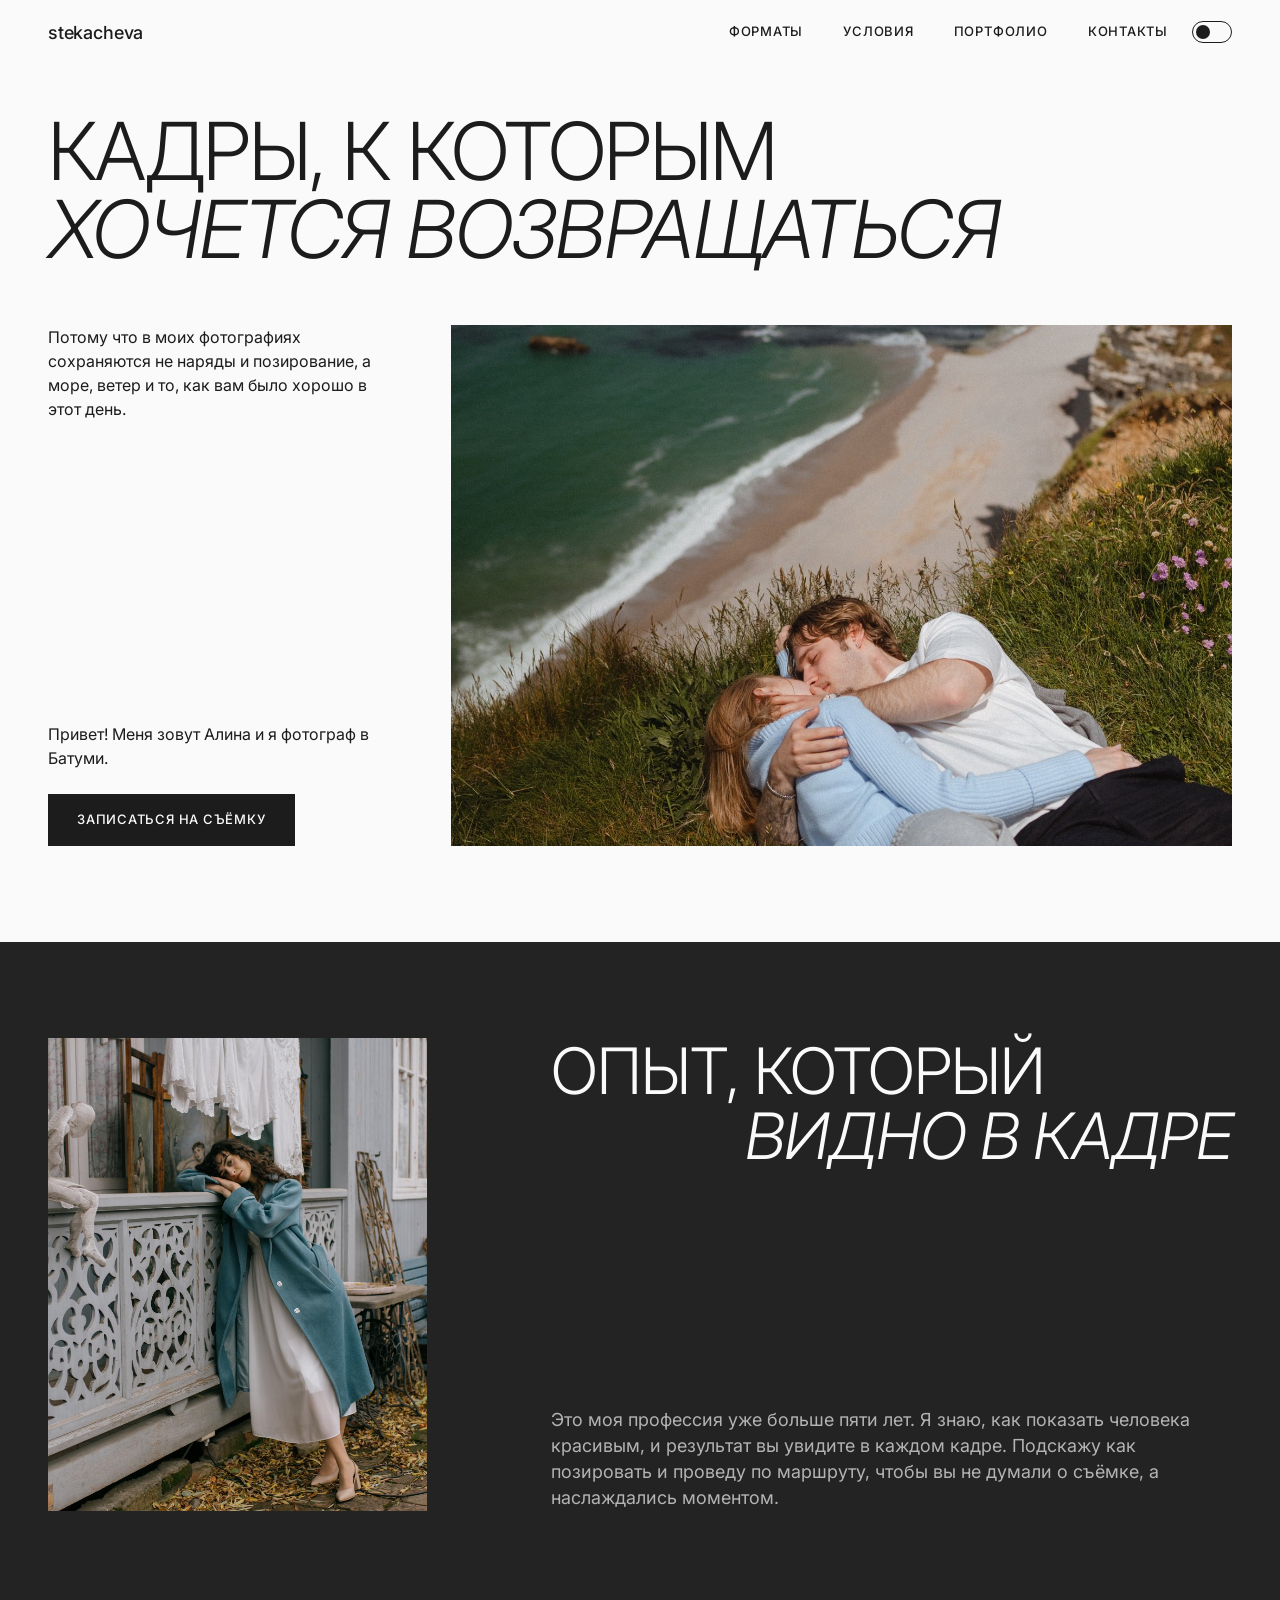
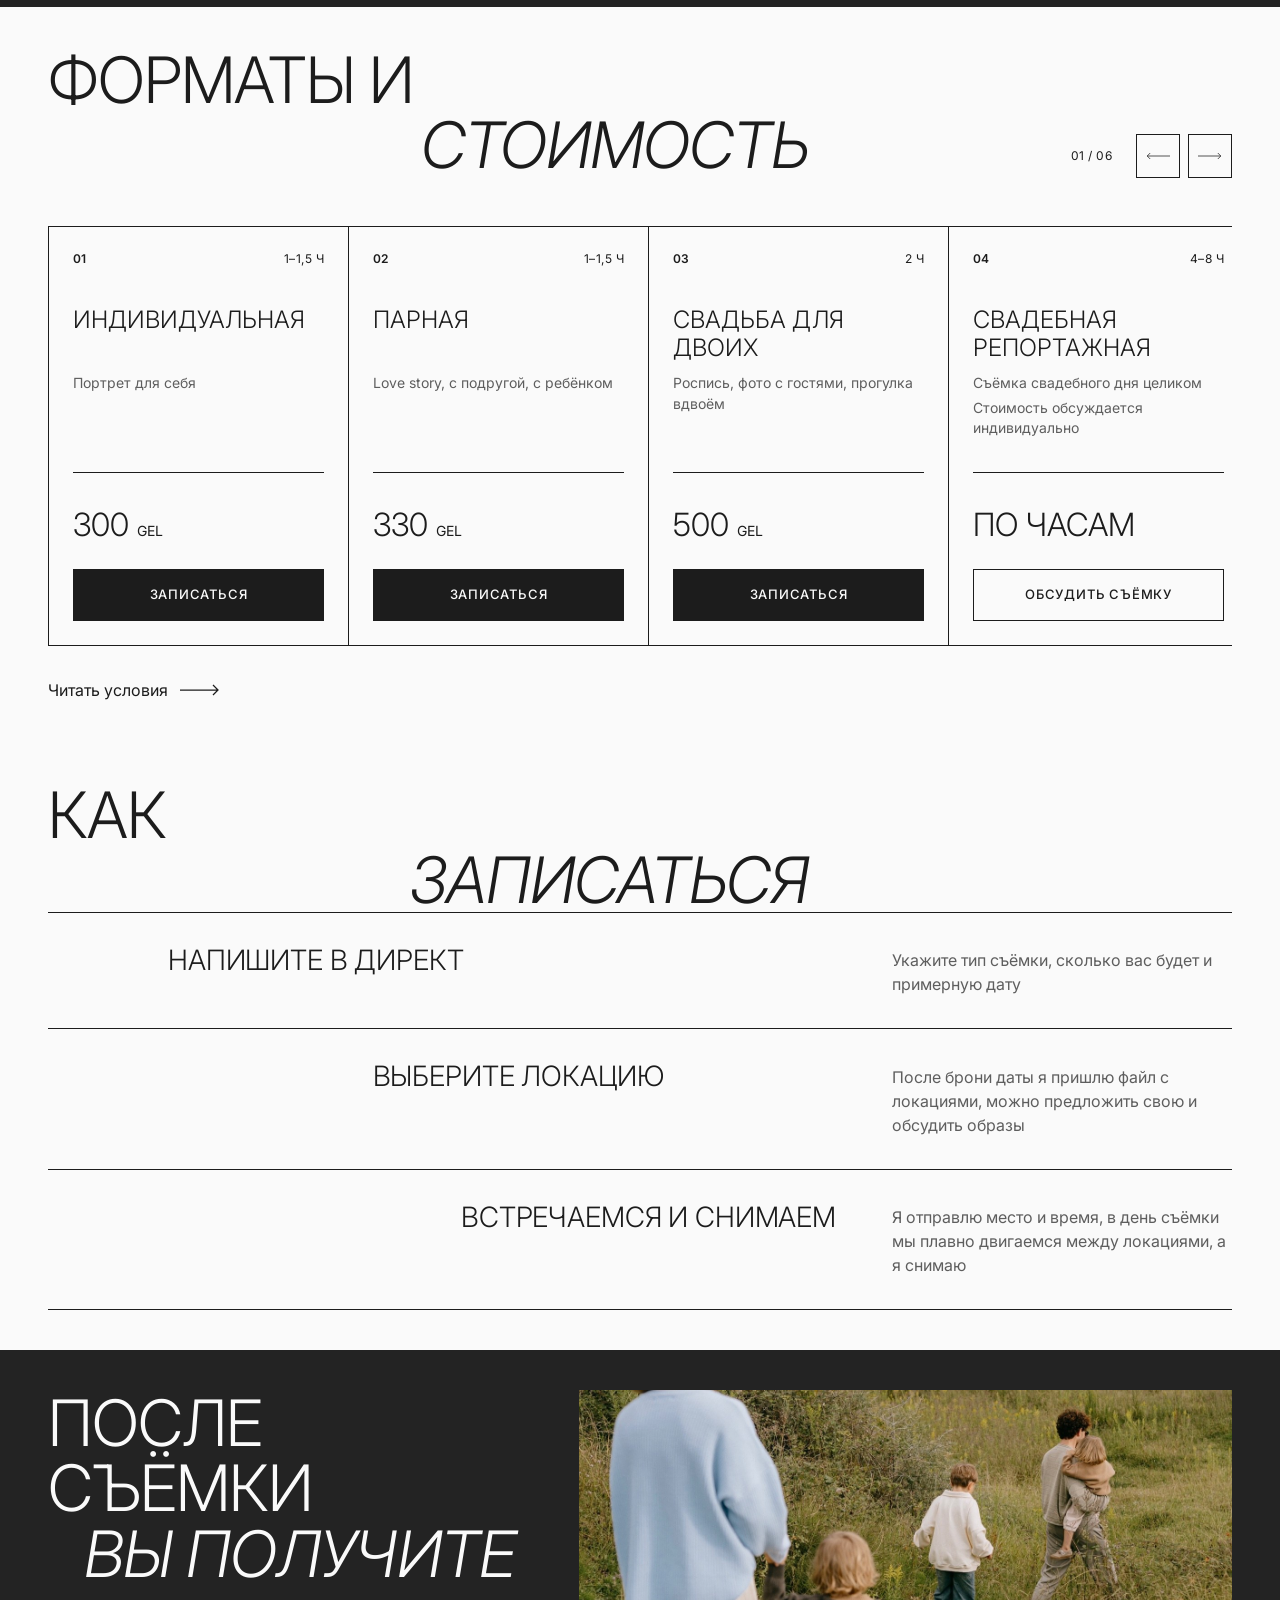
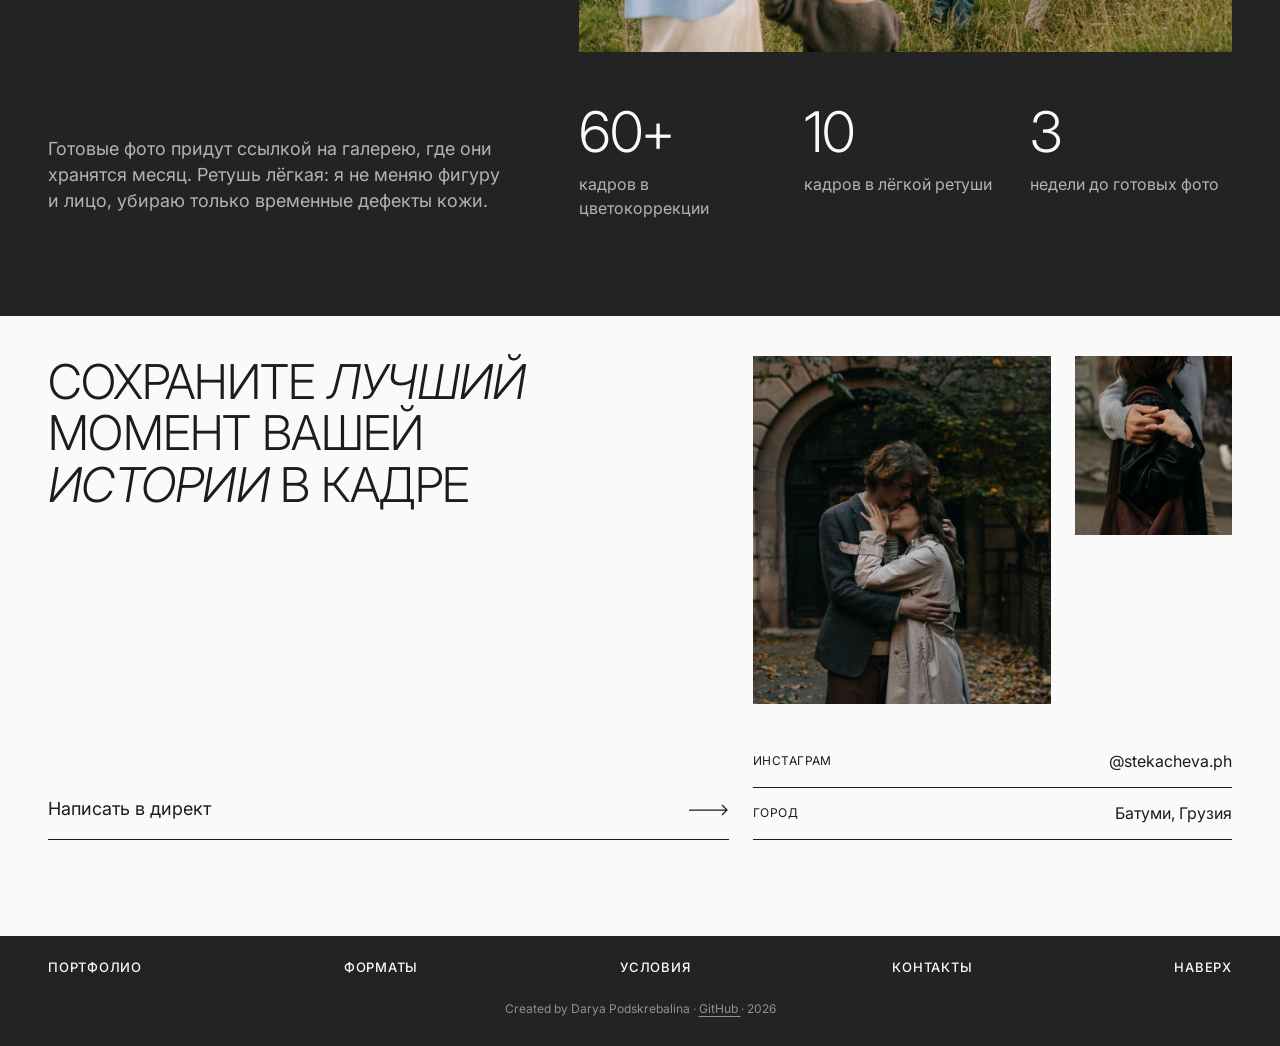
==== index.html @ e592d25c "feat: implement dark theme toggle" ====
<!DOCTYPE html>
<html lang="ru">

<head>
    <meta charset="UTF-8">
    <meta name="viewport"
          content="width=device-width, initial-scale=1.0">
    <meta name="description"
          content="Фотограф Алина Стекачева в Батуми: индивидуальные, парные, семейные и свадебные съёмки. Форматы, стоимость и запись в директ.">
    <meta name="color-scheme"
          content="light dark">
    <title>Фотограф Алина Стекачева, Батуми</title>
    <link rel="preconnect"
          href="https://fonts.googleapis.com">
    <link rel="preconnect"
          href="https://fonts.gstatic.com"
          crossorigin>
    <link rel="stylesheet"
          href="https://fonts.googleapis.com/css2?family=Inter:ital,wght@0,300;0,400;0,500;0,600;1,300;1,400&amp;display=swap">
    <link rel="stylesheet"
          href="assets/css/tokens.css">
    <link rel="stylesheet"
          href="assets/css/base.css">
    <link rel="stylesheet"
          href="assets/css/layouts.css">
    <link rel="stylesheet"
          href="assets/css/components.css">
    <link rel="stylesheet"
          href="assets/css/sections.css">
    <link rel="icon"
          type="image/x-icon"
          href="favicon.ico">
    <script src="assets/js/theme-toggle.js"
            defer></script>
</head>

<body id="top">

    <svg width="0"
         height="0"
         style="position:absolute"
         aria-hidden="true">
        <symbol id="i-arrow-right"
                viewBox="0 0 40 12">
            <path d="M0 6h38M33 1l5 5-5 5"
                  fill="none"
                  stroke="currentColor"
                  stroke-width="1.25" />
        </symbol>
        <symbol id="i-arrow-left"
                viewBox="0 0 40 12">
            <path d="M40 6H2M7 1L2 6l5 5"
                  fill="none"
                  stroke="currentColor"
                  stroke-width="1.25" />
        </symbol>
    </svg>

    <header class="header">
        <div class="container">
            <a class="logo"
               href="./">stekacheva</a>
            <nav class="navigation ui-caps"
                 aria-label="Основное меню">
                <ul class="menu">
                    <li><a href="#formats">Форматы</a></li>
                    <li><a href="terms/">Условия</a></li>
                    <li><a href="works/">Портфолио</a></li>
                    <li><a href="#contacts">Контакты</a></li>
                </ul>
            </nav>
            <button class="theme-toggle"
                    type="button"
                    role="switch"
                    aria-checked="false"
                    aria-label="Переключить тему"></button>
            <button class="burger"
                    type="button"
                    aria-label="Открыть меню"
                    aria-expanded="false"><span></span><span></span></button>

        </div>
    </header>
    <main>
        <section id="hero">
            <div class="container">
                <h1 class="title title--xl title--offset">
                    <span class="title__primary">Кадры, к которым</span>
                    <em class="title__secondary">хочется возвращаться</em>
                </h1>
                <div class="hero-content">
                    <div class="hero-text col-4">
                        <p class="hero-description">
                            Потому что в моих фотографиях сохраняются не наряды и позирование, а море, ветер и то,
                            как вам было хорошо в этот день.
                        </p>
                        <p class="hero-intro">
                            Привет! Меня зовут Алина и я фотограф в Батуми.
                        </p>
                        <a class="btn"
                           href="#contacts">Записаться на съёмку</a>
                    </div>
                    <div class="photo">
                        <img src="assets/images/main-page/hero.jpg"
                             alt="Девушка в платье на фоне старинного дома"
                             width="1776"
                             height="1184"
                             fetchpriority="high">
                    </div>
                </div>
            </div>
        </section>

        <section id="about"
                 class="section section--inverse">
            <div class="container grid">
                <div class="about-text">
                    <h2 class="title title--split">
                        <span class="title__primary">Опыт, который</span>
                        <em class="title__secondary">видно в кадре</em>
                    </h2>

                    <p class="about-description body-l muted">Это моя профессия уже больше пяти лет. Я знаю, как
                        показать человека
                        красивым, и
                        результат вы увидите в каждом кадре. Подскажу как позировать и проведу по маршруту, чтобы вы не
                        думали
                        о съёмке, а наслаждались моментом.</p>
                </div>
                <div class="photo">

                    <img src="assets/images/main-page/about.jpg"
                         alt="Пара лежит в обнимку на траве на фоне моря"
                         width="1776"
                         height="1184"
                         fetchpriority="high">
                </div>
            </div>
        </section>

        <section id="formats"
                 class="section">
            <div class="container">
                <div class="formats__head">
                    <h2 class="title title--split">
                        <span class="title__primary">Форматы и</span>
                        <em class="title__secondary">стоимость</em>
                    </h2>
                    <div class="format-controls">
                        <span class="format-indicator label-light">01 / 06</span>
                        <button class="icon-btn"
                                type="button"
                                aria-label="Предыдущий формат"><svg class="icon-arrow"
                                 aria-hidden="true">
                                <use href="#i-arrow-left" />
                            </svg></button>
                        <button class="icon-btn"
                                type="button"
                                aria-label="Следующий формат"><svg class="icon-arrow"
                                 aria-hidden="true">
                                <use href="#i-arrow-right" />
                            </svg></button>
                    </div>
                </div>

                <div class="carousel">
                    <ul class="carousel-list">
                        <li>
                            <article class="carousel-card">
                                <div class="carousel-top"><span class="label">01</span><span
                                          class="label-light">1–1,5&nbsp;ч</span></div>
                                <h3 class="carousel-title">Индивидуальная</h3>
                                <div class="carousel-description">
                                    <p class="carousel-text">Портрет для себя</p>
                                </div>
                                <div class="carousel-footer">
                                    <p class="carousel-price"><span>300&nbsp;<small>GEL</small></span></p>
                                    <a class="btn btn--block"
                                       href="#contacts"
                                       aria-label="Записаться на индивидуальную фотосессию">Записаться</a>
                                </div>
                            </article>
                        </li>
                        <li>
                            <article class="carousel-card">
                                <div class="carousel-top"><span class="label">02</span><span
                                          class="label-light">1–1,5&nbsp;ч</span></div>
                                <h3 class="carousel-title">Парная</h3>
                                <div class="carousel-description">
                                    <p class="carousel-text">Love story, с подругой, с ребёнком</p>
                                </div>
                                <div class="carousel-footer">
                                    <p class="carousel-price"><span>330&nbsp;<small>GEL</small></span></p>
                                    <a class="btn btn--block"
                                       href="#contacts"
                                       aria-label="Записаться на парную фотосессию">Записаться</a>
                                </div>
                            </article>
                        </li>
                        <li>
                            <article class="carousel-card">
                                <div class="carousel-top"><span class="label">03</span><span
                                          class="label-light">2&nbsp;ч</span></div>
                                <h3 class="carousel-title">Свадьба для двоих</h3>
                                <div class="carousel-description">
                                    <p class="carousel-text">Роспись, фото с гостями, прогулка вдвоём</p>
                                </div>
                                <div class="carousel-footer">
                                    <p class="carousel-price"><span>500&nbsp;<small>GEL</small></span></p>
                                    <a class="btn btn--block"
                                       href="#contacts"
                                       aria-label="Записаться на свадебную фотосессию">Записаться</a>
                                </div>
                            </article>
                        </li>
                        <li>
                            <article class="carousel-card">
                                <div class="carousel-top"><span class="label">04</span><span
                                          class="label-light">4–8&nbsp;ч</span></div>
                                <h3 class="carousel-title">Свадебная репортажная</h3>
                                <div class="carousel-description">
                                    <p class="carousel-text">Съёмка свадебного дня целиком</p>
                                    <p class="carousel-text">Стоимость обсуждается индивидуально</p>
                                </div>
                                <div class="carousel-footer">
                                    <p class="carousel-price"><span>По часам</span></p>
                                    <a class="btn btn--block btn--outline"
                                       href="#contacts"
                                       aria-label="Обсудить съёмку свадьбы">Обсудить съёмку</a>
                                </div>
                            </article>
                        </li>
                        <li>
                            <article class="carousel-card">
                                <div class="carousel-top"><span class="label">05</span><span
                                          class="label-light">1–1,5&nbsp;ч</span></div>
                                <h3 class="carousel-title">Семейная / групповая</h3>
                                <div class="carousel-description">
                                    <p class="carousel-text">3–5 человек</p>
                                </div>
                                <div class="carousel-footer">
                                    <p class="carousel-price"><span>350&nbsp;<small>GEL</small></span></p>
                                    <a class="btn btn--block"
                                       href="#contacts"
                                       aria-label="Записаться на групповую фотосессию">Записаться</a>
                                </div>
                            </article>
                        </li>
                        <li>
                            <article class="carousel-card">
                                <div class="carousel-top"><span class="label">06</span></div>
                                <h3 class="carousel-title">Сертификат</h3>
                                <div class="carousel-description">
                                    <p class="carousel-text">Электронный, на любой вид съёмки</p>
                                </div>
                                <div class="carousel-footer">
                                    <p class="carousel-price"><span><small>от</small>
                                            300&nbsp;<small>GEL</small></span>
                                    </p>
                                    <a class="btn btn--block"
                                       href="#contacts"
                                       aria-label="Оформить сертификат">Оформить</a>
                                </div>
                            </article>
                        </li>
                    </ul>
                </div>

                <a class="link-arrow"
                   href="terms/">Читать условия <svg class="icon-arrow"
                         aria-hidden="true">
                        <use href="#i-arrow-right" />
                    </svg></a>
            </div>
        </section>

        <section id="booking"
                 class="section">
            <div class="container">
                <h2 class="title title--split">
                    <span class="title__primary">Как</span>
                    <em class="title__secondary">записаться</em>
                </h2>
                <ol class="steps">
                    <li class="steps__item">
                        <h3 class="steps__title"><svg class="icon-arrow steps__arrow"
                                 aria-hidden="true">
                                <use href="#i-arrow-right" />
                            </svg>Напишите в директ</h3>
                        <p class="steps__text">Укажите тип съёмки, сколько вас будет и примерную дату</p>
                    </li>
                    <li class="steps__item">
                        <h3 class="steps__title"><svg class="icon-arrow steps__arrow"
                                 aria-hidden="true">
                                <use href="#i-arrow-right" />
                            </svg>Выберите локацию</h3>
                        <p class="steps__text">После брони даты я пришлю файл с локациями, можно предложить свою и
                            обсудить
                            образы</p>
                    </li>
                    <li class="steps__item">
                        <h3 class="steps__title"><svg class="icon-arrow steps__arrow"
                                 aria-hidden="true">
                                <use href="#i-arrow-right" />
                            </svg>Встречаемся и снимаем</h3>
                        <p class="steps__text">Я отправлю место и время, в день съёмки мы плавно двигаемся между
                            локациями,
                            а я снимаю</p>
                    </li>
                </ol>
            </div>
        </section>

        <section id="results"
                 class="section section--inverse">
            <div class="container results-grid">
                <div class="results-left">
                    <h2 class="title title--split">
                        <span class="title__primary">После съёмки</span>
                        <em class="title__secondary">вы получите</em>
                    </h2>
                    <div class="results-text">
                        <p class="body-l muted">Готовые фото придут ссылкой на галерею, где они хранятся месяц. Ретушь
                            лёгкая: я
                            не меняю
                            фигуру и лицо, убираю только временные дефекты кожи.</p>
                        <a class="link-underline"
                           href="terms/">Что входит в съёмку</a>
                    </div>
                </div>
                <div class="results-right">
                    <div class="photo">
                        <img src="assets/images/main-page/results.jpg"
                             alt="Семья с детьми идут по полю"
                             width="1776"
                             height="1184"
                             fetchpriority="high">
                    </div>
                    <ul class="facts">
                        <li class="fact"><span class="fact__num">60+</span>
                            <p class="fact__label">кадров в цветокоррекции</p>
                        </li>
                        <li class="fact"><span class="fact__num">10</span>
                            <p class="fact__label">кадров в лёгкой ретуши</p>
                        </li>
                        <li class="fact"><span class="fact__num">3</span>
                            <p class="fact__label">недели до готовых фото</p>
                        </li>
                    </ul>
                </div>
            </div>
        </section>

        <section id="portfolio">
            <div class="container">
                <h2 class="title title--split">
                    <span class="title__primary">Моё</span>
                    <em class="title__secondary">видение</em>
                </h2>
                <a class=""
                   href="works/">
                    Смотреть все работы
                    <svg class="icon-arrow"
                         aria-hidden="true">
                        <use href="#i-arrow-right" />
                    </svg>
                </a>
                <ul class="">
                    <li>
                        <a class=""
                           href="works/">

                            <div class="photo"></div>
                            <div class="">
                                <div>
                                    <h3 class="label">Портрет у моря</h3>
                                    <p class="">Индивидуальная съёмка на набережной</p>
                                </div><time datetime="2026-07">07 / 26</time>
                            </div>
                        </a>
                    </li>
                    <li>
                        <a class=""
                           href="works/">
                            <div class="photo"></div>
                            <div class="">
                                <div>
                                    <h3 class="label">Love story</h3>
                                    <p class="">Парная съёмка в старом городе</p>
                                </div>
                                <time datetime="2026-06">06 / 26</time>
                            </div>
                        </a>
                    </li>
                </ul>
            </div>
        </section>

        <section id="contacts">
            <div class="container grid">
                <div class="cta-main">
                    <h2 class="title title--m">Сохраните <em>лучший</em><br>момент вашей<br><em>истории</em> в кадре
                    </h2>
                    <a class="row-link"
                       href="https://www.instagram.com/stekacheva.ph"
                       target="_blank"
                       rel="noopener noreferrer">
                        <span>Написать в директ</span>
                        <svg class="icon-arrow"
                             aria-hidden="true">
                            <use href="#i-arrow-right" />
                        </svg>
                    </a>
                </div>
                <div class="cta-aside">
                    <div class="cta-photos">
                        <div class="photo cta-photo-big">
                            <img src="assets/images/main-page/cta-big.jpg"
                                 alt="Девушка и парень обнимаются на фоне осеннего дерева"
                                 width="1776"
                                 height="1184"
                                 fetchpriority="high">
                        </div>
                        <div class="photo cta-photo-small">

                            <img src="assets/images/main-page/cta-small.jpg"
                                 alt="Близкий кадр рук, которые держат друг друга"
                                 width="1776"
                                 height="1184"
                                 fetchpriority="high">
                        </div>
                    </div>
                    <ul class="contact-list">
                        <li><a href="https://www.instagram.com/stekacheva.ph"
                               target="_blank"
                               rel="noopener noreferrer">
                                <span class="label-light">Инстаграм</span>
                                <span class="contact-list__value">@stekacheva.ph</span>
                            </a></li>
                        <li><a href="https://maps.app.goo.gl/hbPwrm5w2dgJFW3K6"
                               target="_blank"
                               rel="noopener noreferrer">
                                <span class="label-light">Город</span>
                                <span class="contact-list__value">Батуми, Грузия</span>
                            </a></li>
                    </ul>
                </div>
            </div>
        </section>

    </main>

    <footer class="footer">
        <div class="container">
            <ul class="footer-list ui-caps">
                <li><a href="works/">Портфолио</a></li>
                <li><a href="#formats">Форматы</a></li>
                <li><a href="terms/">Условия</a></li>
                <li><a href="#contacts">Контакты</a></li>
                <li><a href="#top">Наверх</a></li>
            </ul>
            <p class="footer-credit">Created by Darya Podskrebalina · <a href="https://github.com/darmush"
                   target="_blank"
                   rel="noopener noreferrer">
                    GitHub
                </a> · 2026</p>
        </div>
    </footer>
</body>

</html>
---- assets/css/tokens.css ----
@layer tokens, base, layouts, components, sections;

@layer tokens {
    :root {
        --font-sans: "Inter", "Arimo", "Helvetica Neue", Arial, sans-serif;

        --paper: #FAFAFA;
        --paper-alt: #F0F0F0;
        --ink: #1C1C1C;
        --ink-muted: #5E5E5E;
        --line-soft: #CFCFCF;
        --graphite: #232323;
        --on-graphite: #FAFAFA;
        --on-graphite-muted: #B3B3B3;
        --on-graphite-subtle: #909090;

        color-scheme: light;

        --space-1: 4px;
        --space-2: 8px;
        --space-3: 12px;
        --space-4: 16px;
        --space-5: 24px;
        --space-6: 32px;
        --space-7: 48px;
        --space-8: 64px;
        --space-9: 96px;
        --space-10: 128px;
        --stroke-hairline: 1px;
        --stroke-strong: 2px;
        --radius-0: 0;
        --radius-full: 999px;
        --container-max: 1344px;
        --card-w: 300px;

        /* scales for desktop */
        --cols: 12;
        --margin: 16px;
        --gutter: 12px;
        --section-y: 40px;
        --section-y-dark: 48px;
        --head-gap: 24px;
        --nav-gap: 28px;
        --heading-w: 100%;

        /* font-size (fs) and line-height (lh) variables */
        --fs-xl: 40px;
        --lh-xl: 1.02;
        --fs-l: 34px;
        --lh-l: 1.05;
        --fs-m: 30px;
        --lh-m: 1.08;

        --fs-title: 22px;
        --fs-number-xl: 48px;
        --fs-number-l: 24px;
        --fs-body-l: 18px;
        --fs-body-s: 14px;
        --fs-label: 12px;


    }

    @media (min-width: 1200px) {
        :root {
            --margin: 48px;
            --gutter: 24px;
            --section-y-dark: 96px;
            --head-gap: 48px;
            --nav-gap: 40px;
            --heading-w: 760px;

            --fs-xl: 80px;
            --lh-xl: .98;
            --fs-l: 64px;
            --lh-l: 1.02;
            --fs-m: 48px;
            --fs-title: 28px;
            --fs-number-xl: 56px;
        }
    }

    /* for dark theme  */
    :root[data-theme="dark"] {
        color-scheme: dark;
        --paper: #141414;
        --paper-alt: #1F1F1F;
        --ink: #F2F2F2;
        --ink-muted: #A3A3A3;
        --line-soft: #3A3A3A;
        --graphite: #282828;
        --overlay: #0C0C0C;
        --ph-inverse-bg: #343434;
        --ph-inverse-line: #545454;
    }
}
---- assets/css/base.css ----
@layer base {

    *,
    *::before,
    *::after {
        box-sizing: border-box;
    }

    html {
        -webkit-text-size-adjust: 100%;
        scroll-behavior: smooth;
        scroll-padding-top: var(--space-5)
    }

    body {
        margin: 0;
        background: var(--paper);
        color: var(--ink);
        font-family: var(--font-sans);
        font-size: 16px;
        line-height: 1.5;
        -webkit-font-smoothing: antialiased;
    }

    h1,
    h2,
    h3,
    p,
    ul,
    ol,
    figure {
        margin: 0;
    }

    ul,
    ol {
        padding: 0;
        list-style: none;
    }

    a {
        color: inherit;
        text-decoration: none;
    }

    button {
        font: inherit;
        color: inherit;
    }

    img,
    svg {
        display: block;
        max-width: 100%;
    }

    small {
        font-size: inherit;
    }

    .body-l {
        font-size: var(--fs-body-l);
        line-height: 1.45;
    }

    .body-s {
        font-size: var(--fs-body-s);
        line-height: 1.45;
    }

    .muted {
        color: var(--ink-muted);
    }

    .section--inverse .muted {
        color: var(--on-graphite-muted);
    }

    .label {
        font-size: var(--fs-label);
        line-height: 1.3;
        font-weight: 600;
        letter-spacing: .04em;
        text-transform: uppercase;
    }

    .label-light {
        font-size: var(--fs-label);
        line-height: 1.3;
        font-weight: 400;
        letter-spacing: .04em;
        text-transform: uppercase;
    }

    /* ex. caps for navigation */
    .ui-caps {
        font-size: 13px;
        line-height: 1.2;
        font-weight: 500;
        letter-spacing: .06em;
        text-transform: uppercase;
    }

    .number-l {
        font-size: var(--fs-number-l);
        line-height: 1;
        font-weight: 300;
    }

    :focus-visible {
        outline: var(--stroke-strong) solid var(--ink);
        outline-offset: 3px;
    }

    @media (prefers-reduced-motion: reduce) {
        html {
            scroll-behavior: auto;
        }

        *,
        *::before,
        *::after {
            transition: none !important;
            animation: none !important;
        }
    }
}
---- assets/css/layouts.css ----
@layer layouts {
    .container {
        width: 100%;
        max-width: calc(var(--container-max) + 2 * var(--margin));
        margin-inline: auto;
        padding-inline: var(--margin);
    }

    .grid {
        display: grid;
        grid-template-columns: repeat(var(--cols), minmax(0, 1fr));
        column-gap: var(--gutter);
    }

    .grid>* {
        grid-column: 1 / -1;
    }

    @media (min-width: 769px) {
        .col-4 {
            grid-column: span 4;
        }

        .col-5 {
            grid-column: span 5;
        }

        .col-6 {
            grid-column: span 6;
        }

        .col-7 {
            grid-column: span 7;
        }

        .col-8 {
            grid-column: span 8;
        }
    }

    .section {
        padding-block: var(--section-y);
    }

    /* for dark bg on section */
    .section--inverse {
        padding-block: var(--section-y-dark);
        background: var(--graphite);
        color: var(--on-graphite);
    }

}
---- assets/css/components.css ----
@layer components {

    h1,
    h2,
    h3 {
        text-transform: uppercase;
    }

    .title {
        margin: 0;
        font-weight: 300;
        text-transform: uppercase;
        font-size: var(--title-fs, var(--fs-l));
        line-height: var(--title-lh, var(--lh-l));
        letter-spacing: var(--title-ls, -.015em);
    }

    .title__secondary {
        font-style: italic;
        font-weight: 300;
    }

    .title--xl {
        --title-fs: var(--fs-xl);
        --title-lh: var(--lh-xl);
        --title-ls: -.02em;
    }

    .title--m {
        --title-fs: var(--fs-m);
        --title-lh: var(--lh-m);
    }

    .title--offset {
        display: flex;
        flex-direction: column;
    }

    .title--offset .title__secondary {
        align-self: flex-start;
        padding-inline-start: 0;
    }

    .title--split {
        display: flex;
        flex-direction: column;
        width: 100%;
        max-width: var(--heading-w);
    }

    .title--split .title__secondary {
        align-self: flex-end;
        text-align: end;
        padding-inline-end: var(--shift, 0);
    }


    .btn {
        display: inline-flex;
        align-items: center;
        justify-content: center;
        height: 52px;
        padding-inline: 28px;
        border: var(--stroke-hairline) solid var(--ink);
        border-radius: var(--radius-0);
        background: var(--ink);
        color: var(--paper);
        font-size: 13px;
        line-height: 1.2;
        font-weight: 500;
        letter-spacing: .06em;
        text-align: center;
        text-transform: uppercase;
        cursor: pointer;
        transition: background .2s, color .2s;
    }

    .btn--outline {
        background: transparent;
        color: var(--ink);
    }

    .btn--block {
        width: 100%;
    }

    @media (hover: hover) {
        .btn:hover {
            background: var(--paper);
            color: var(--ink);
        }

        .btn--outline:hover {
            background: var(--ink);
            color: var(--paper);
        }
    }



    .icon-arrow {
        width: 40px;
        height: 12px;
        flex: none;
        transition: transform .2s;
    }

    .photo {
        position: relative;
        overflow: hidden;
        background: var(--paper-alt);
    }

    .photo img {
        display: block;
        width: 100%;
        height: 100%;
        object-fit: cover;
    }

    .link-arrow {
        display: inline-flex;
        align-items: center;
        gap: var(--space-3);
    }

    .link-underline {
        display: inline-block;
        padding-bottom: 4px;
        border-bottom: var(--stroke-hairline) solid currentColor;
        font-size: 13px;
        line-height: 1.2;
        font-weight: 600;
        letter-spacing: .06em;
        text-transform: uppercase;
    }

    .fact {
        display: grid;
        grid-template-columns: 1fr;
        align-items: start;
        align-content: start;
        gap: var(--space-3);
    }

    .fact__num {
        font-size: var(--fs-number-xl);
        line-height: 1;
        font-weight: 300;
        letter-spacing: -.02em;
    }

    .fact__label {
        max-width: 220px;
        color: var(--on-graphite-muted);
    }

    .row-link {
        display: flex;
        justify-content: space-between;
        align-items: center;
        padding-bottom: var(--space-4);
        border-bottom: var(--stroke-hairline) solid var(--ink);
        font-size: var(--fs-body-l);
        line-height: 1.45;
    }

    @media (hover: hover) {

        .link-arrow:hover .icon-arrow,
        .row-link:hover .icon-arrow {
            transform: translateX(6px);
        }
    }

    .contact-list a {
        display: flex;
        align-items: center;
        gap: var(--space-5);
        min-height: 52px;
        border-bottom: var(--stroke-hairline) solid var(--ink);
    }

    .contact-list .label {
        width: 32px;
    }

    .contact-list__value {
        margin-inline-start: auto;
    }

    .icon-btn {
        display: grid;
        place-items: center;
        width: 44px;
        height: 44px;
        padding: 0;
        border: var(--stroke-hairline) solid var(--ink);
        border-radius: var(--radius-0);
        background: transparent;
        color: var(--ink);
        cursor: pointer;
    }

    .icon-btn .icon-arrow {
        width: 24px;
    }

    @media (hover: hover) {
        .icon-btn:hover {
            background: var(--ink);
            color: var(--paper);
        }
    }

    .format-controls {
        display: flex;
        align-items: center;
        gap: var(--space-2);
    }

    .format-indicator {
        margin-inline-end: var(--space-4);
    }

    .carousel-list {
        display: flex;
        overflow-x: auto;
        border-inline-start: var(--stroke-hairline) solid var(--ink);
        scroll-snap-type: x mandatory;
        scrollbar-width: none;
    }

    .carousel-list::-webkit-scrollbar {
        display: none;
    }

    .carousel-list>li {
        flex: 0 0 var(--card-w);
        scroll-snap-align: start;
    }

    .carousel-card {
        display: flex;
        flex-direction: column;
        height: 420px;
        padding: var(--space-5);
        border: var(--stroke-hairline) solid var(--ink);
        border-inline-start: 0;
        transition: background .3s, color .3s;
    }

    .carousel-top {
        display: flex;
        justify-content: space-between;
        margin-bottom: 40px;
    }

    .carousel-title {
        min-height: 55px;
        margin-bottom: var(--space-3);
        font-size: 24px;
        line-height: 1.15;
        font-weight: 300;
    }

    .carousel-description {
        min-height: 66px;
    }

    .carousel-text {
        font-size: var(--fs-body-s);
        line-height: 1.45;
        color: var(--ink-muted);
    }

    .carousel-description p+p {
        margin-top: var(--space-1);
    }

    .carousel-footer {
        margin-top: auto;
        padding-top: var(--space-5);
        border-top: var(--stroke-hairline) solid currentColor;
    }

    .carousel-price {
        display: flex;
        align-items: center;
        min-height: 56px;
        margin-bottom: var(--space-4);
        font-size: 32px;
        line-height: 1;
        font-weight: 300;
        text-transform: uppercase;
    }

    .carousel-price small {
        font-size: 14px;
        font-weight: 400;
    }

    @media (hover: hover) {
        .carousel-card:hover {
            background: var(--graphite);
            color: var(--on-graphite);
        }

        .carousel-card:hover .carousel-text {
            color: var(--on-graphite-muted);
        }

        .carousel-card:hover .btn {
            background: var(--on-graphite);
            border-color: var(--on-graphite);
            color: var(--graphite);
        }
    }



    .header {
        position: relative;
        z-index: 10;
        height: 64px;
        background: var(--paper);
    }

    .header .container {
        display: flex;
        align-items: center;
        justify-content: space-between;
        gap: var(--space-5);
        height: 100%;
    }




    .logo {
        font-size: var(--fs-body-l);
        font-weight: 500;
        letter-spacing: -.01em;
        margin-right: auto;
    }

    .navigation {
        display: flex;
        align-items: center;
        gap: var(--space-5);
    }

    .menu {
        display: flex;
        gap: var(--nav-gap);
    }

    .menu a {
        padding-block: 6px;
        border-bottom: var(--stroke-hairline) solid transparent;
    }

    .menu a:hover,
    .menu a[aria-current] {
        border-bottom-color: var(--ink);
    }

    .theme-toggle {
        position: relative;
        flex: none;
        width: 40px;
        height: 22px;
        padding: 0;
        border: var(--stroke-hairline) solid var(--ink);
        border-radius: var(--radius-full);
        background: transparent;
        cursor: pointer;
    }

    .theme-toggle::after {
        content: "";
        position: absolute;
        top: 3px;
        left: 3px;
        width: 14px;
        height: 14px;
        border-radius: var(--radius-full);
        background: var(--ink);
        transition: transform .2s;
    }

    .theme-toggle[aria-checked="true"]::after {
        transform: translateX(18px);
    }

    .burger {
        display: none;
        position: relative;
        width: 44px;
        height: 44px;
        padding: 0;
        border: 0;
        background: transparent;
        cursor: pointer;
    }

    .burger span {
        position: absolute;
        left: 10px;
        right: 10px;
        height: 1.5px;
        background: var(--ink);
        transition: transform .2s, top .2s;
        -webkit-transition: transform .2s, top .2s;
        -moz-transition: transform .2s, top .2s;
        -ms-transition: transform .2s, top .2s;
        -o-transition: transform .2s, top .2s;
    }

    .burger span:nth-child(1) {
        top: 17px;
    }

    .burger span:nth-child(2) {
        top: 26px;
    }

    .footer {
        background: var(--graphite);
        color: var(--on-graphite);
    }

    .footer-list {
        display: flex;
        flex-wrap: wrap;
        align-items: center;
        justify-content: space-between;
        gap: var(--space-4) var(--space-5);
        min-height: 64px;
    }

    .footer-credit {
        padding-bottom: 28px;
        font-size: 12px;
        line-height: 1.5;
        text-align: center;
        color: var(--on-graphite-subtle);
    }

    .footer-credit a {
        text-decoration: underline;
        text-underline-offset: 3px;
    }

    @media (hover: hover) {
        .footer-credit a:hover {
            color: var(--on-graphite-muted);
        }
    }

    .steps {
        border-bottom: var(--stroke-hairline) solid var(--ink);
    }

    .steps__item {
        display: grid;
        grid-template-columns: 96px minmax(0, 1fr) 340px;
        column-gap: var(--space-5);
        padding-block: var(--space-6);
        border-top: var(--stroke-hairline) solid var(--ink);
    }

    .steps__title {
        grid-column: 2;
        display: flex;
        align-items: center;
        align-self: start;
        gap: var(--space-5);
        font-size: var(--fs-title);
        line-height: 1.1;
        font-weight: 300;
        letter-spacing: -.005em;
        text-transform: uppercase;
    }

    .steps__item:nth-child(2) .steps__title {
        justify-self: center;
    }

    .steps__item:nth-child(3) .steps__title {
        justify-self: end;
        margin-inline-end: var(--space-6);
    }

    .steps__arrow {
        display: none;
    }

    .steps__text {
        grid-column: 3;
        padding-top: calc((var(--fs-title) * 1.1 - 24px) / 2);
        color: var(--ink-muted);
    }

    @media (hover: hover) {
        .steps__item:hover .steps__title {
            font-style: italic;
        }

        .steps__item:hover .steps__arrow {
            display: block;
        }
    }
}
---- assets/css/sections.css ----
@layer sections {
    #hero {
        padding-block: var(--space-7) var(--space-9);
    }

    .hero-content {
        display: grid;
        grid-template-columns: repeat(var(--cols), minmax(0, 1fr));
        column-gap: var(--gutter);
        margin-top: 56px;
    }

    .hero-text {
        grid-column: span 4;
        display: flex;
        flex-direction: column;
        align-items: flex-start;
        padding-inline-end: var(--space-7);
        gap: var(--space-5);
    }

    .hero-description {
        margin-bottom: auto;
    }

    .hero-content .photo {
        grid-column: span 8;
        aspect-ratio: 3 / 2;
    }

    .hero-content .photo img {
        object-position: 50% 65%;
    }

    #about .photo {
        grid-row: 1;
        grid-column: 1 / span 4;
        aspect-ratio: 4 / 5;
    }

    #about .photo img {
        object-position: 50% 65%;
    }

    #about .about-text {
        grid-row: 1;
        grid-column: 6 / -1;
        display: flex;
        flex-direction: column;
        justify-content: space-between;
        gap: var(--space-7);
    }

    .formats__head {
        display: flex;
        align-items: flex-end;
        justify-content: space-between;
        gap: var(--space-5);
        margin-bottom: var(--head-gap);
    }


    #formats .link-arrow {
        margin-top: var(--space-6);
    }

    #results {
        padding-block: var(--section-y) var(--section-y-dark);
    }

    .results-grid {
        display: grid;
        grid-template-columns: minmax(0, 5fr) minmax(0, 7fr);
        column-gap: var(--space-8);
    }

    .results-left {
        display: flex;
        flex-direction: column;
        justify-content: space-between;
        gap: var(--space-6);
    }

    .results-text {
        display: grid;
        gap: var(--space-5);
        justify-items: start;
        margin-bottom: 5px;
    }

    .results-text a {
        display: none
    }

    .results-right {
        display: grid;
        gap: var(--space-7);
        align-content: start;
    }

    .results-right .photo {
        aspect-ratio: 5 / 2;
    }

    .results-right .photo img {
        object-position: 50% 50%;
    }

    .results-right .facts {
        margin-top: var(--space-1);
    }

    .facts {
        display: grid;
        grid-template-columns: repeat(3, minmax(0, 1fr));
        gap: var(--gutter);
    }

    #portfolio {
        display: none
    }

    #contacts {
        padding-block: var(--section-y) var(--section-y-dark);
    }

    .cta-main {
        grid-column: span 7;
        display: flex;
        flex-direction: column;
        justify-content: space-between;
        gap: var(--space-7);
    }

    .cta-aside {
        grid-column: span 5;
        display: flex;
        flex-direction: column;
        gap: var(--space-6);
    }

    .cta-photos {
        display: grid;
        grid-template-columns: 1.9fr 1fr;
        gap: var(--space-5);
    }

    .cta-photo-big {
        aspect-ratio: 6 / 7;
    }

    .cta-photo-small {
        aspect-ratio: 7 / 8;
    }
}
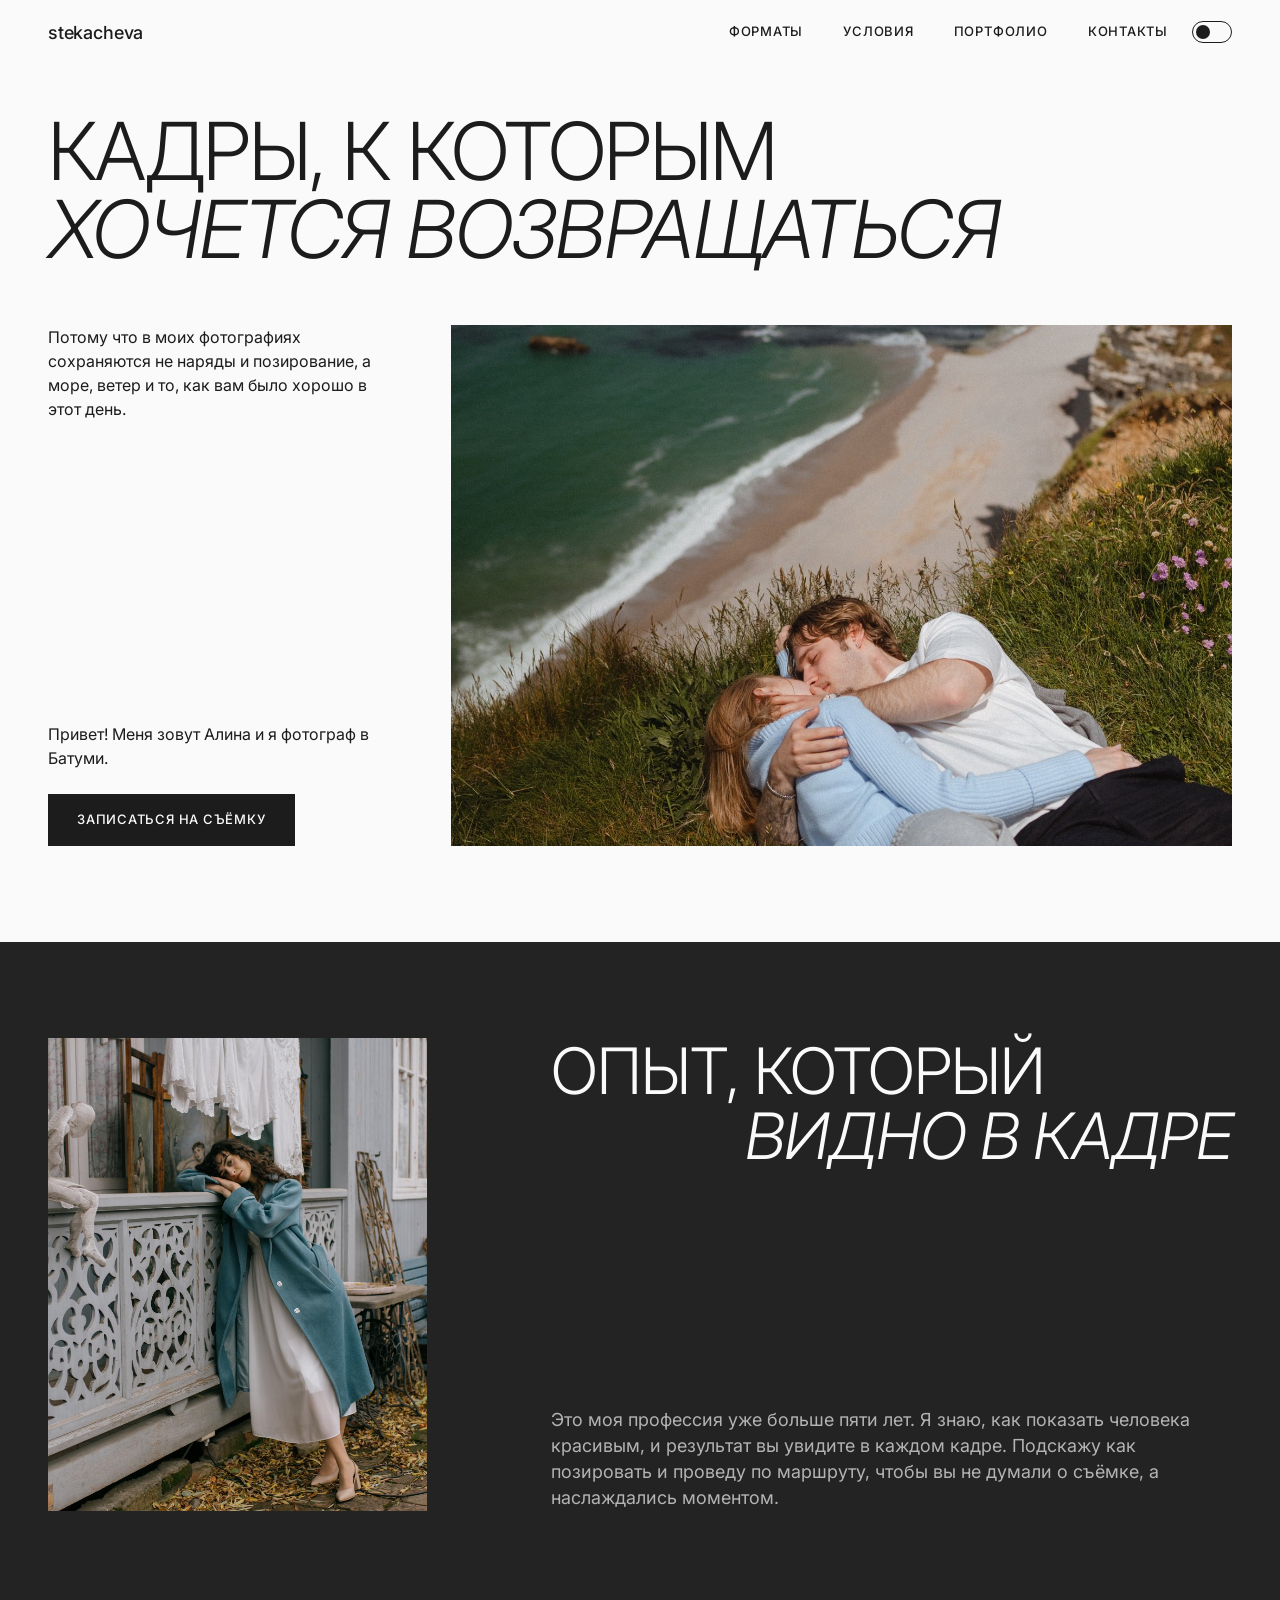
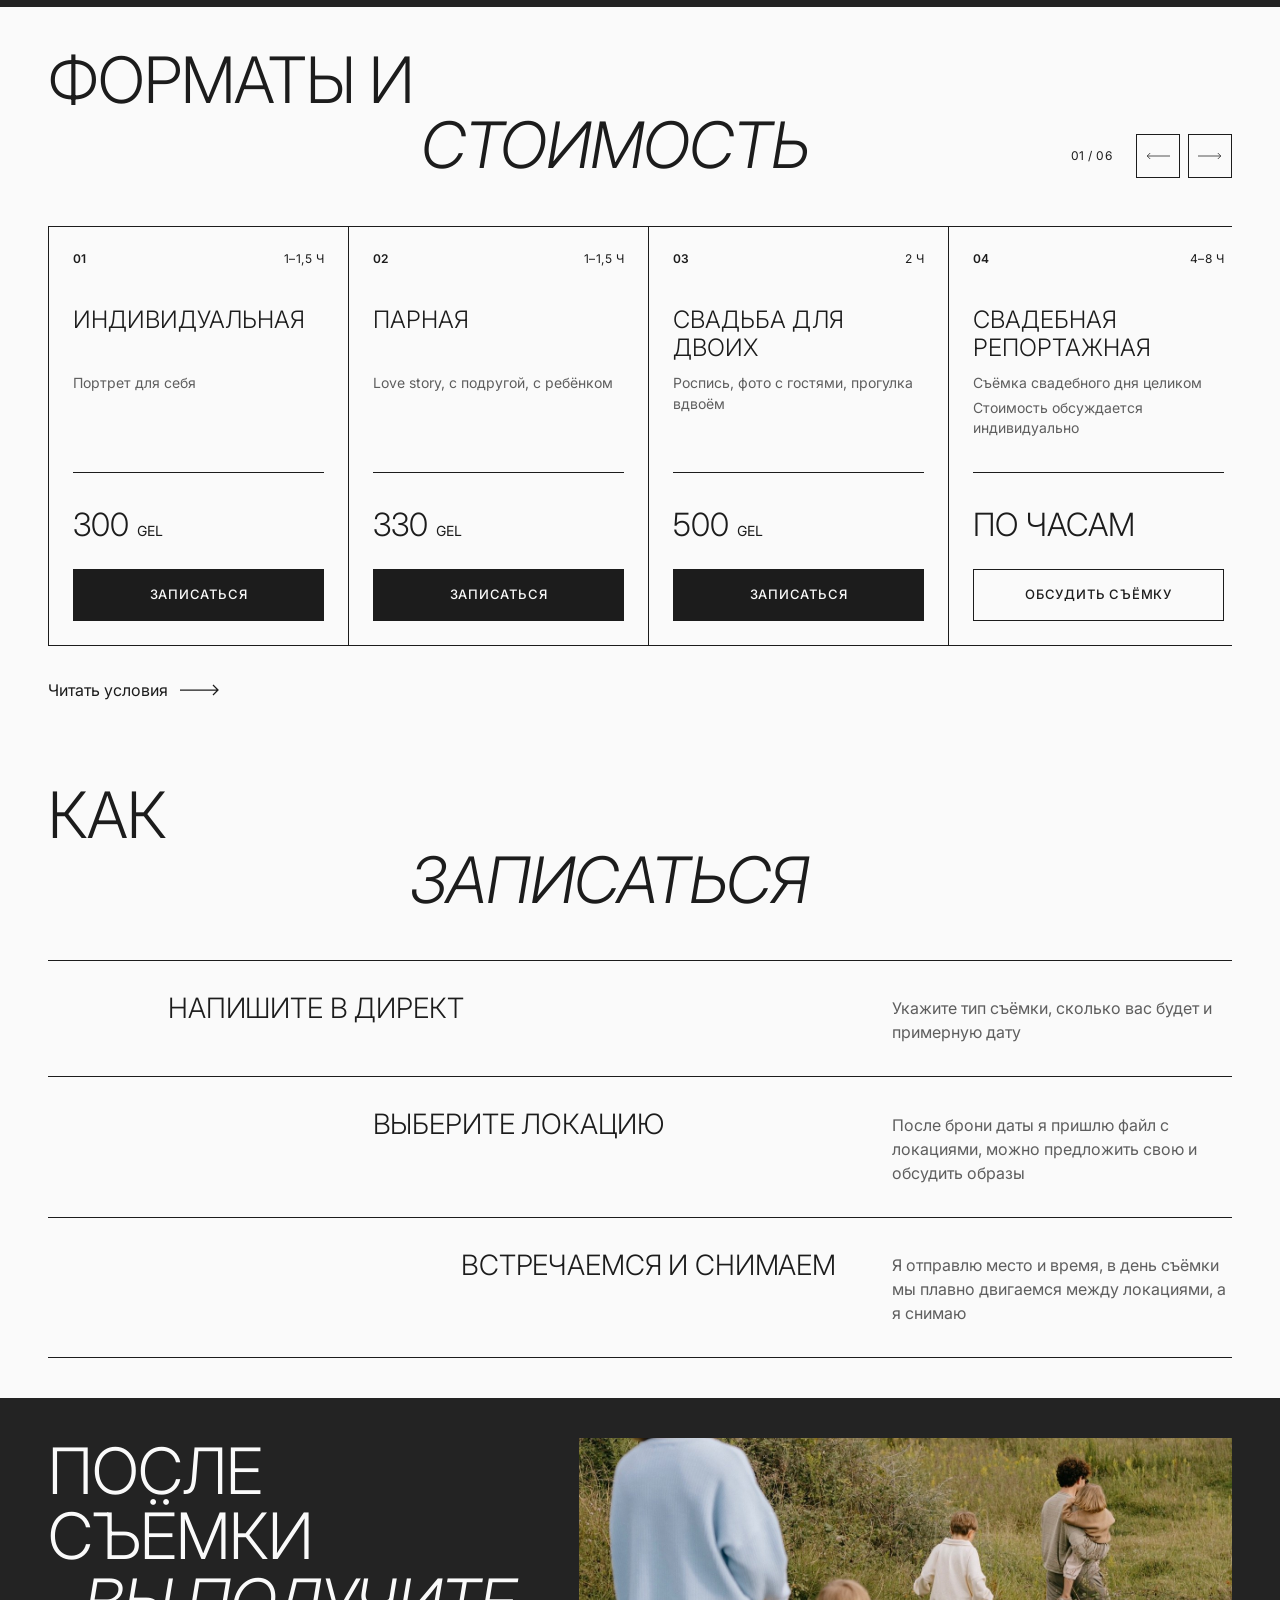
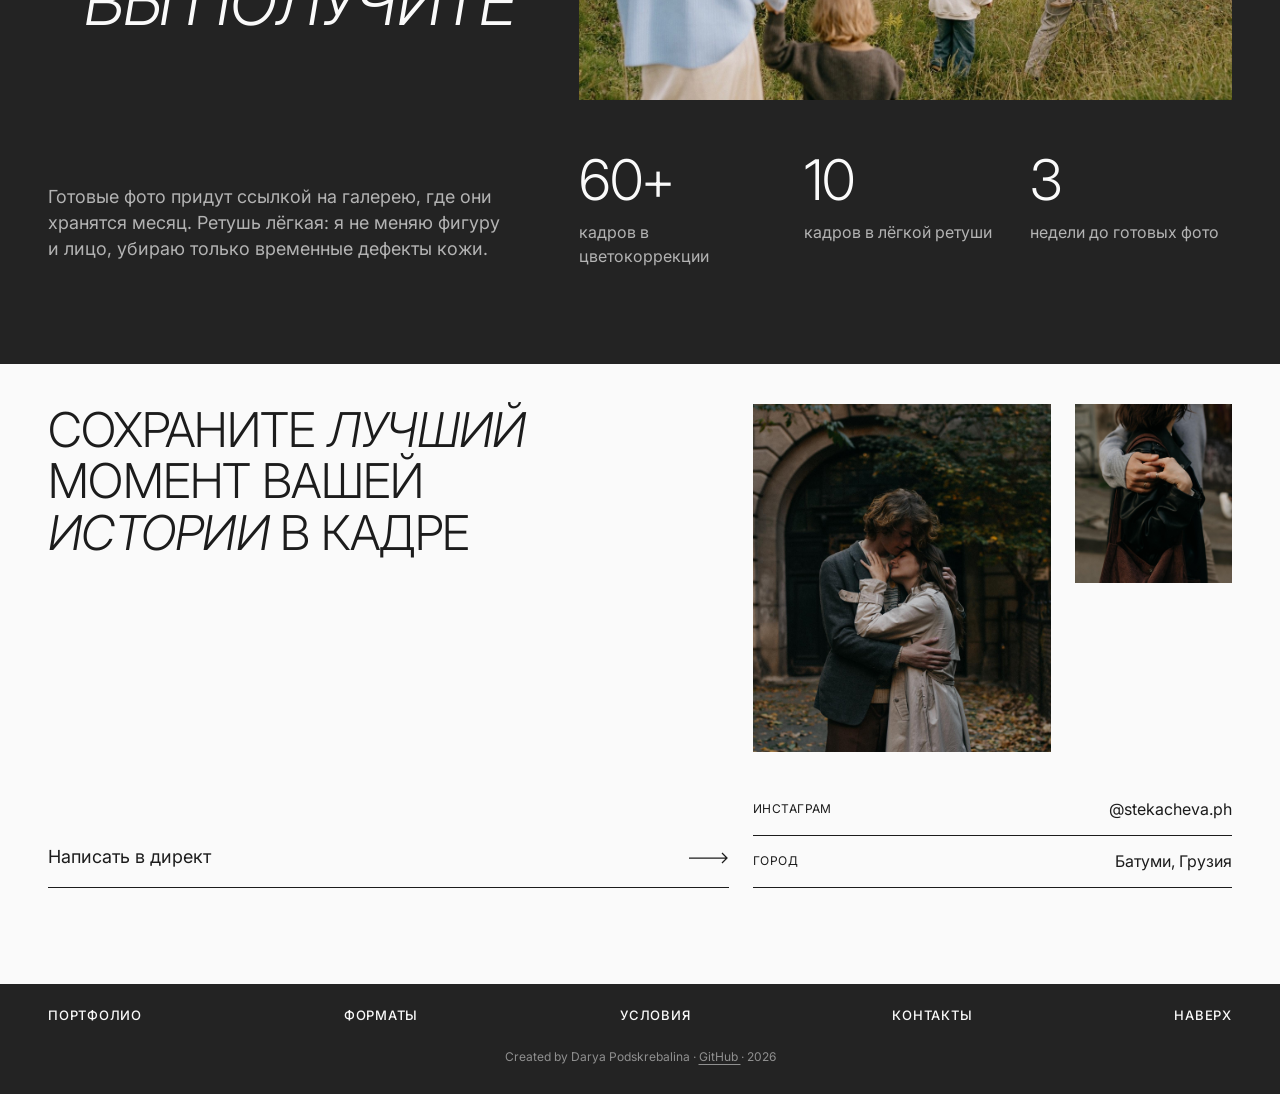
==== commit a3ad098d: "feat: implement portfolio layout" ====
--- a/index.html
+++ b/index.html
@@ -141,7 +141,7 @@
         <section id="formats"
                  class="section">
             <div class="container">
-                <div class="formats__head">
+                <div class="section__head">
                     <h2 class="title title--split">
                         <span class="title__primary">Форматы и</span>
                         <em class="title__secondary">стоимость</em>
@@ -277,10 +277,12 @@
         <section id="booking"
                  class="section">
             <div class="container">
-                <h2 class="title title--split">
-                    <span class="title__primary">Как</span>
-                    <em class="title__secondary">записаться</em>
-                </h2>
+                <div class="section__head">
+                    <h2 class="title title--split">
+                        <span class="title__primary">Как</span>
+                        <em class="title__secondary">записаться</em>
+                    </h2>
+                </div>
                 <ol class="steps">
                     <li class="steps__item">
                         <h3 class="steps__title"><svg class="icon-arrow steps__arrow"
--- a/assets/css/layouts.css
+++ b/assets/css/layouts.css
@@ -42,6 +42,14 @@
         padding-block: var(--section-y);
     }
 
+    .section__head {
+        display: flex;
+        align-items: flex-end;
+        justify-content: space-between;
+        gap: var(--space-5);
+        margin-bottom: var(--head-gap);
+    }
+
     /* for dark bg on section */
     .section--inverse {
         padding-block: var(--section-y-dark);
--- a/assets/css/components.css
+++ b/assets/css/components.css
@@ -511,4 +511,79 @@
             display: block;
         }
     }
+
+    .work-filters {
+        display: flex;
+        gap: var(--space-6);
+        border-bottom: var(--stroke-hairline) solid var(--line-soft);
+    }
+
+    .work-filters button {
+        padding-bottom: var(--space-3);
+        margin-bottom: -1px;
+        border: 0;
+        border-bottom: var(--stroke-strong) solid transparent;
+        background: none;
+        font: inherit;
+        color: var(--ink-muted);
+        cursor: pointer;
+    }
+
+    .work-filters button.is-active {
+        color: var(--ink);
+        border-bottom-color: var(--ink);
+    }
+
+    .work-list {
+        display: grid;
+        grid-template-columns: repeat(2, minmax(0, 1fr));
+        column-gap: var(--gutter);
+        row-gap: var(--space-8);
+    }
+
+    .work-card {
+        display: block;
+    }
+
+    .work-card__photo {
+        aspect-ratio: 1 / 1;
+    }
+
+    .work-card__photo::after {
+        content: "";
+        position: absolute;
+        inset: 0;
+        background: rgba(0, 0, 0, 0);
+        transition: background .3s;
+        -webkit-transition: background .3s;
+        -moz-transition: background .3s;
+        -ms-transition: background .3s;
+        -o-transition: background .3s;
+    }
+
+    .work-card__info {
+        display: flex;
+        justify-content: space-between;
+        align-items: flex-end;
+        gap: var(--space-4);
+        margin-top: var(--space-4);
+    }
+
+    .work-card__text {
+        margin-top: 6px;
+        color: var(--ink-muted);
+    }
+
+    .work-card__num {
+        flex: none;
+        font-size: var(--fs-number-l);
+        font-weight: 300;
+        line-height: 1;
+    }
+
+    @media (hover: hover) {
+        .work-card:hover .work-card__photo::after {
+            background: rgba(0, 0, 0, .15);
+        }
+    }
 }
--- a/assets/css/sections.css
+++ b/assets/css/sections.css
@@ -51,13 +51,7 @@
         gap: var(--space-7);
     }
 
-    .formats__head {
-        display: flex;
-        align-items: flex-end;
-        justify-content: space-between;
-        gap: var(--space-5);
-        margin-bottom: var(--head-gap);
-    }
+
 
 
     #formats .link-arrow {
@@ -120,6 +114,32 @@
         display: none
     }
 
+    #catalog .title--split {
+        --heading-w: 100%;
+    }
+
+    #catalog .photo {
+        margin-top: var(--space-7);
+        aspect-ratio: 3 / 1;
+    }
+
+    #catalog .photo img {
+        object-position: 50% 24%;
+    }
+
+    .catalog-caption {
+        margin-top: var(--space-5);
+        color: var(--ink-muted);
+    }
+
+    #works .work-list {
+        margin-top: var(--space-6);
+    }
+
+    #works .btn {
+        margin-top: var(--space-7);
+    }
+
     #contacts {
         padding-block: var(--section-y) var(--section-y-dark);
     }
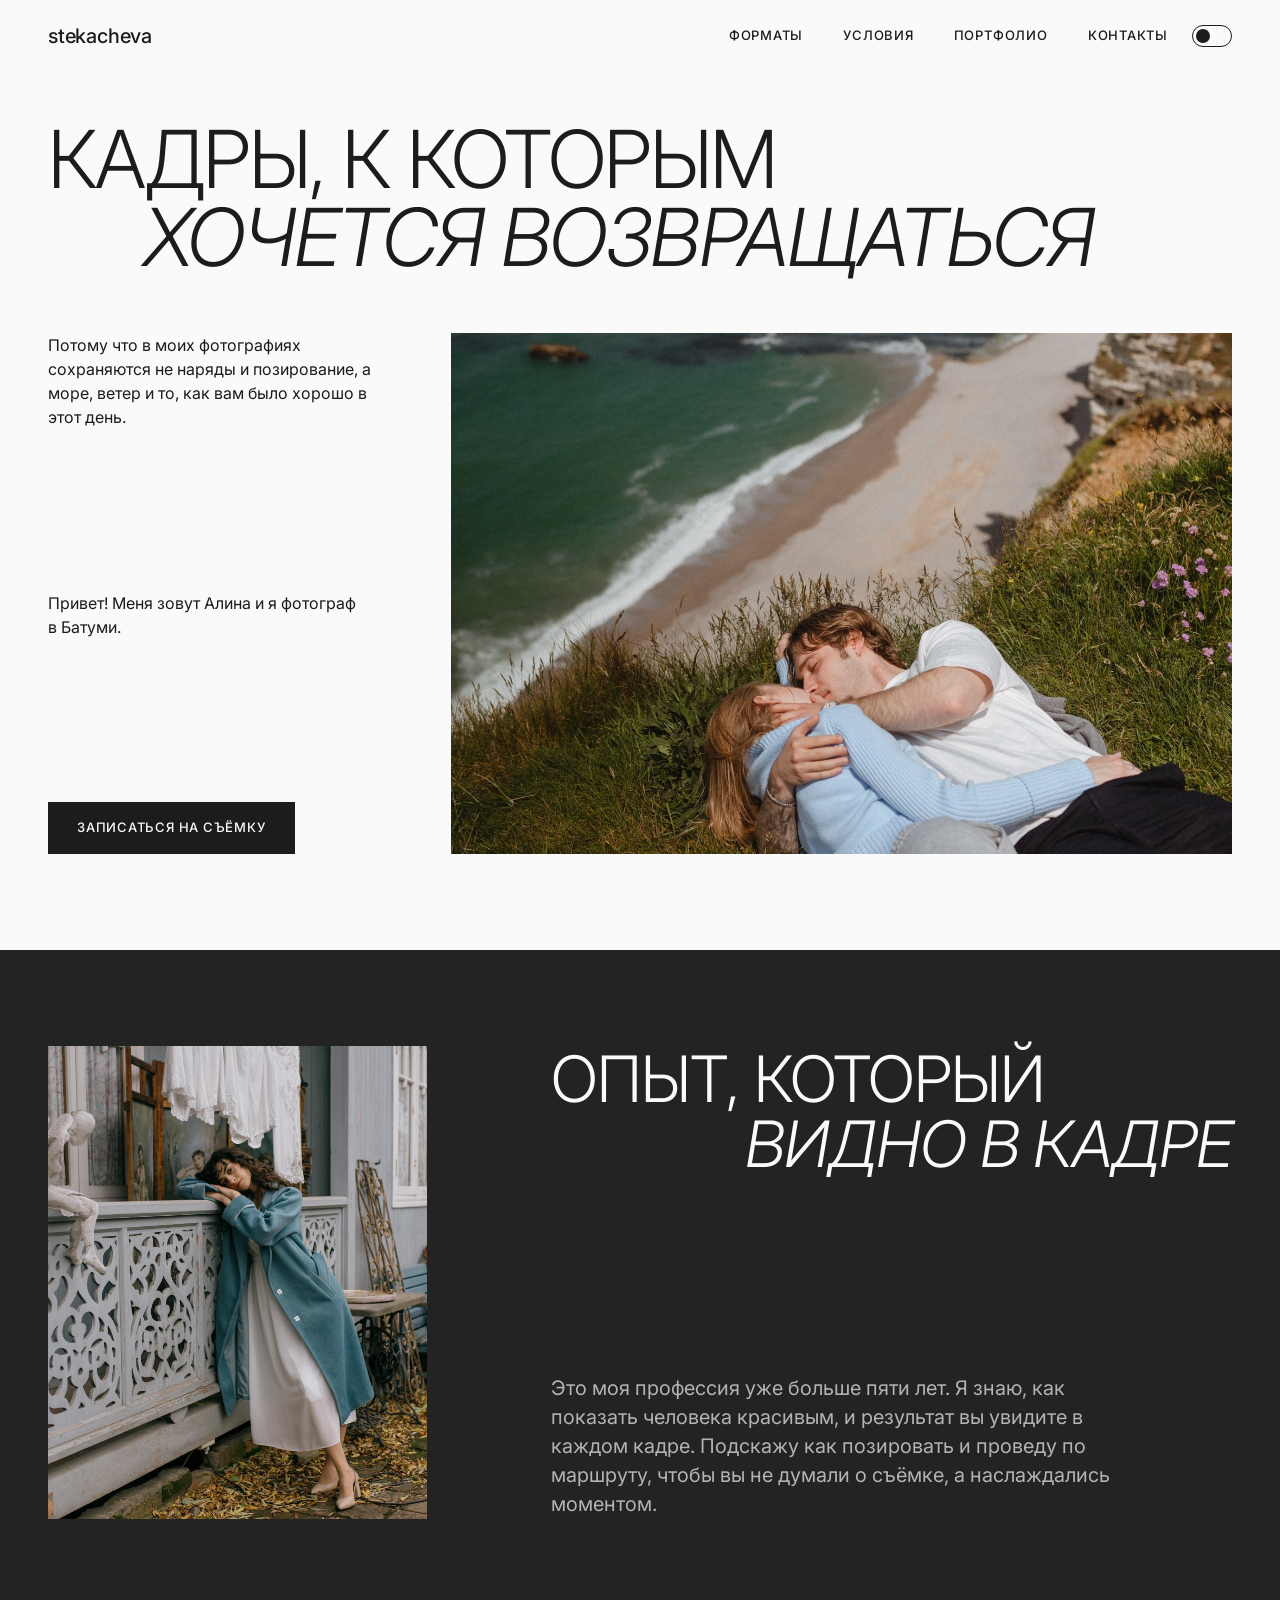
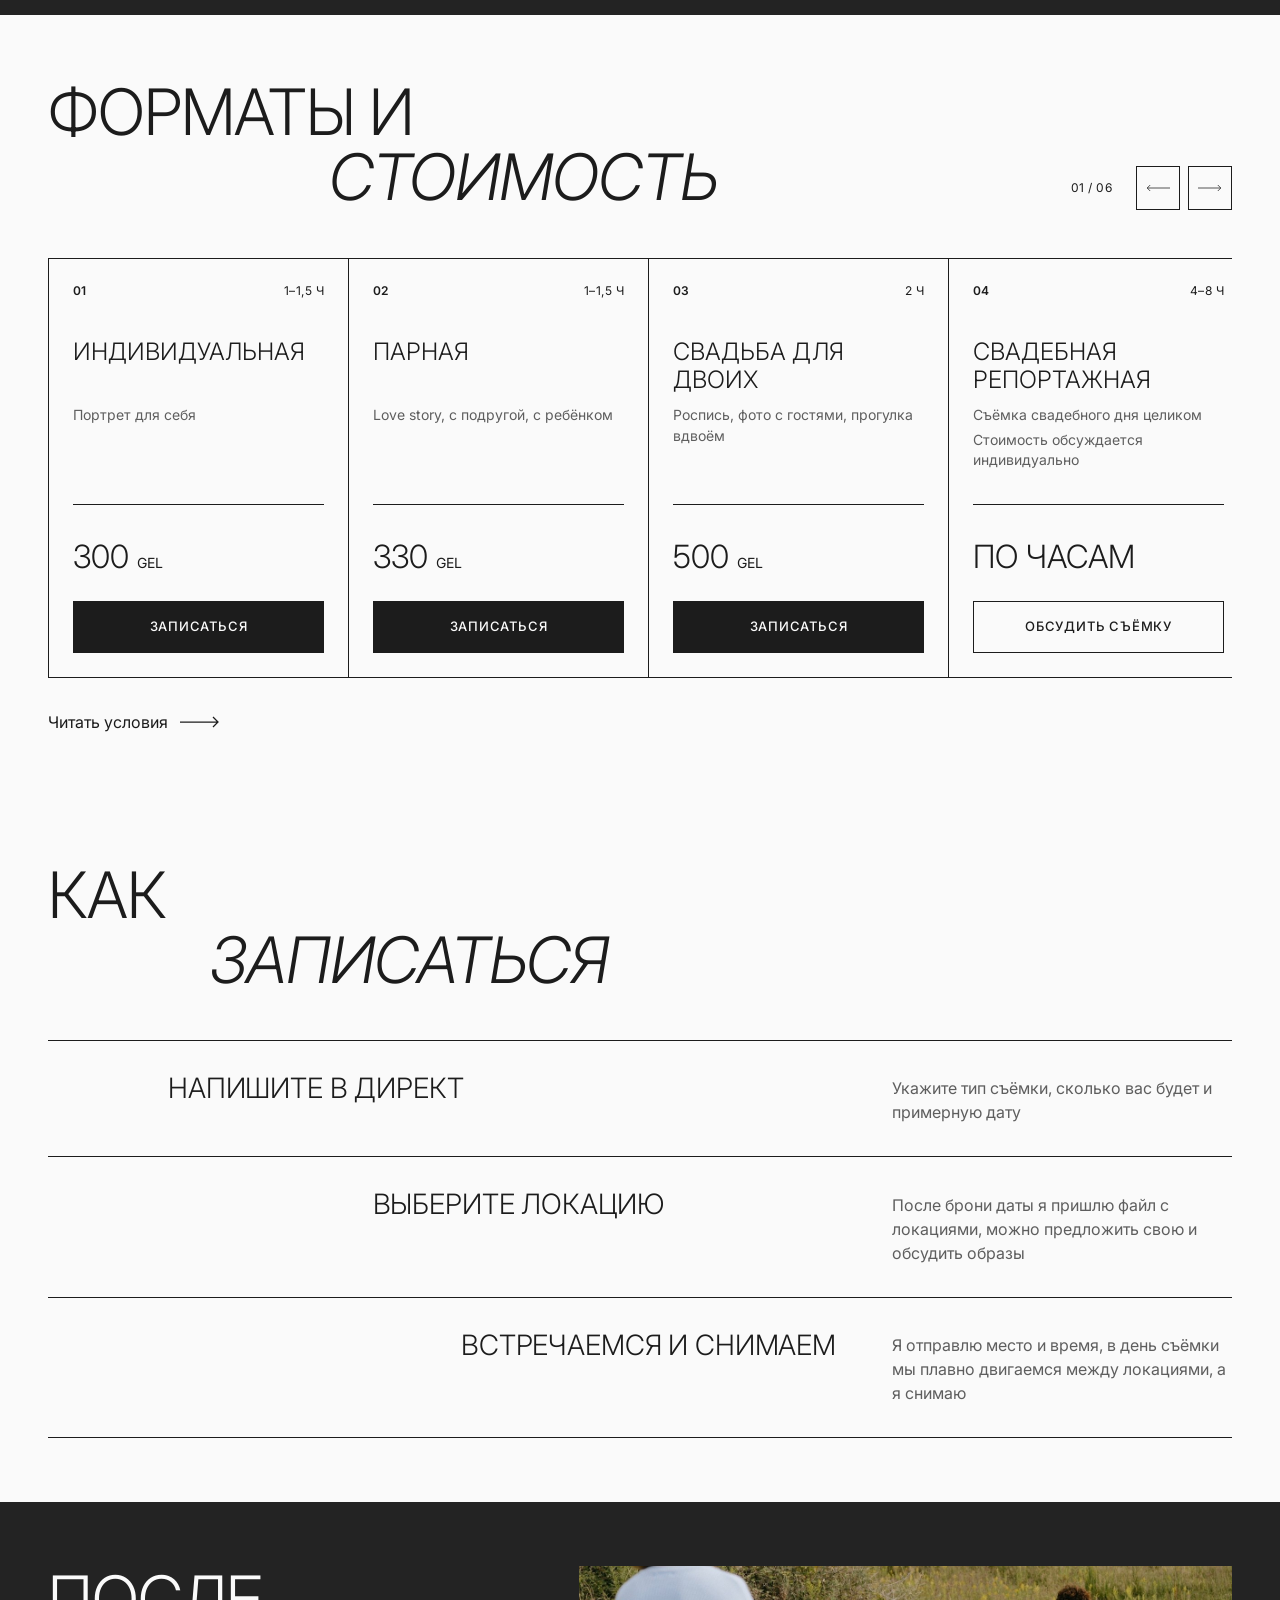
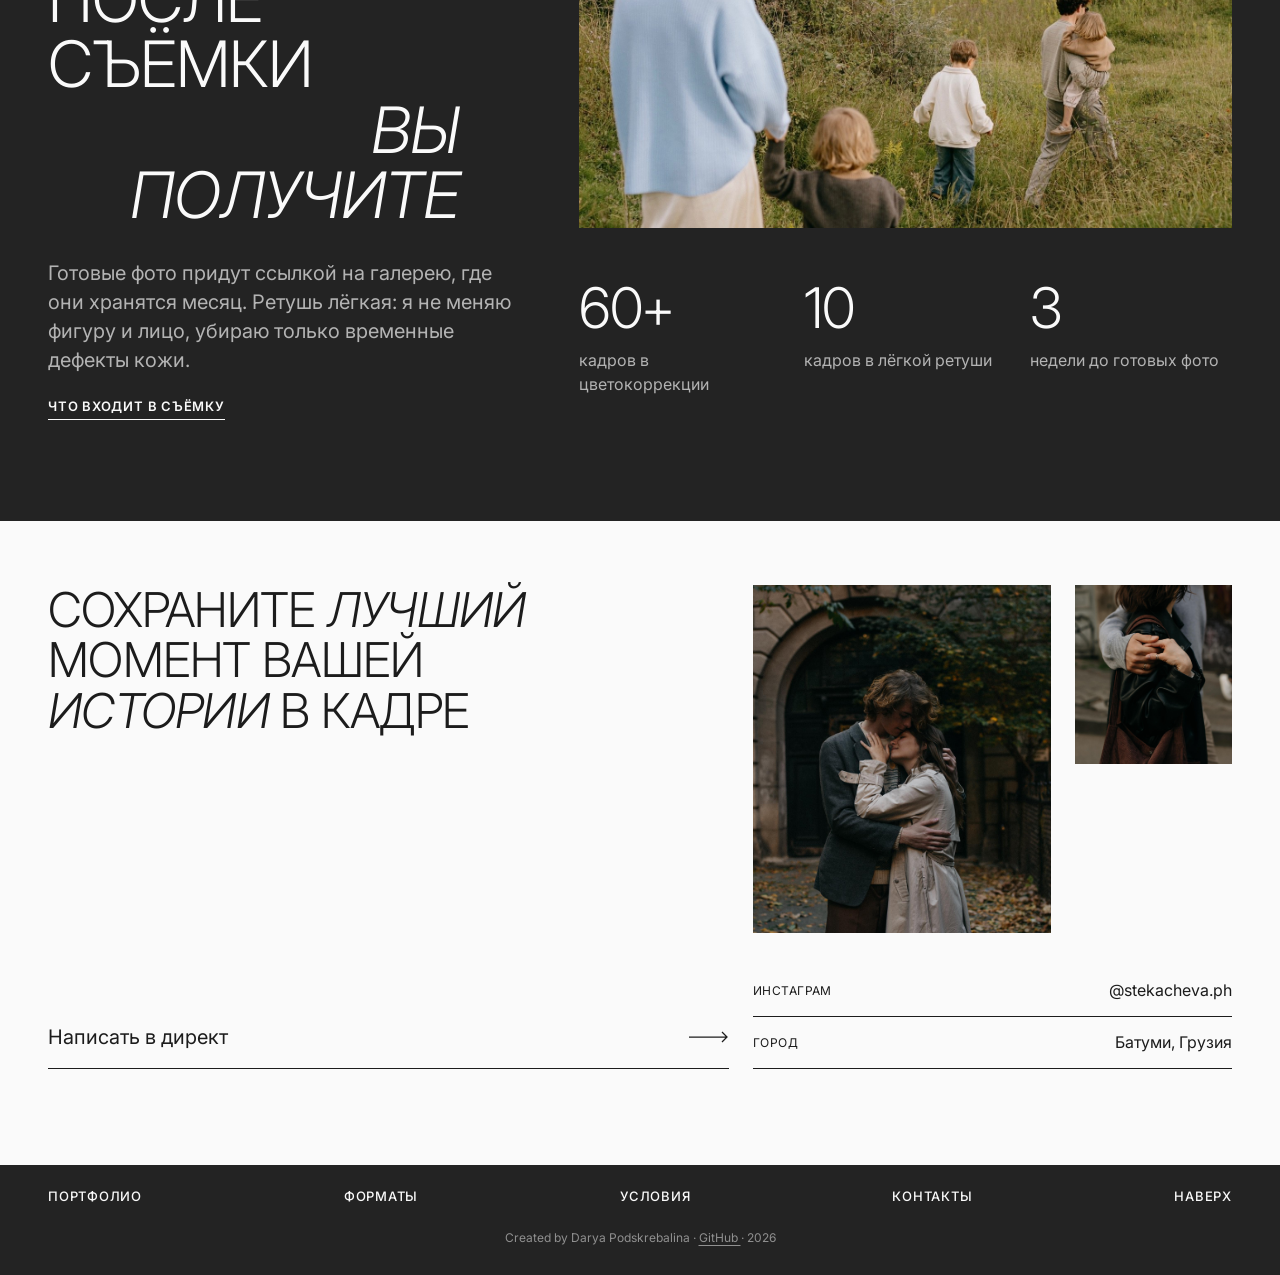
==== commit 85b5f9e1: "feat: implement adaptive styles for main page" ====
--- a/index.html
+++ b/index.html
@@ -60,6 +60,9 @@
         <div class="container">
             <a class="logo"
                href="./">stekacheva</a>
+            <input type="checkbox"
+                   id="nav-toggle"
+                   class="nav-toggle-input">
             <nav class="navigation ui-caps"
                  aria-label="Основное меню">
                 <ul class="menu">
@@ -74,10 +77,9 @@
                     role="switch"
                     aria-checked="false"
                     aria-label="Переключить тему"></button>
-            <button class="burger"
-                    type="button"
-                    aria-label="Открыть меню"
-                    aria-expanded="false"><span></span><span></span></button>
+            <label class="burger"
+                   for="nav-toggle"
+                   aria-label="Открыть меню"><span></span><span></span></label>
 
         </div>
     </header>
@@ -95,10 +97,10 @@
                             как вам было хорошо в этот день.
                         </p>
                         <p class="hero-intro">
-                            Привет! Меня зовут Алина и я фотограф в Батуми.
+                            Привет! Меня зовут Алина и я&nbsp;фотограф в&nbsp;Батуми.
                         </p>
                         <a class="btn"
-                           href="#contacts">Записаться на съёмку</a>
+                           href="#contacts">Записаться на&nbsp;съёмку</a>
                     </div>
                     <div class="photo">
                         <img src="assets/images/main-page/hero.jpg"
--- a/assets/css/tokens.css
+++ b/assets/css/tokens.css
@@ -61,6 +61,40 @@
 
     }
 
+    @media (min-width: 481px) {
+        :root {
+            --cols: 8;
+            --margin: 32px;
+            --gutter: 16px;
+            --section-y: 48px;
+            --section-y-dark: 64px;
+            --head-gap: 32px;
+            --heading-w: 360px;
+        }
+    }
+
+    @media (min-width: 769px) {
+        :root {
+            --cols: 12;
+            --gutter: 20px;
+            --section-y: 64px;
+            --section-y-dark: 80px;
+            --head-gap: 40px;
+            --heading-w: 560px;
+
+            --fs-xl: 64px;
+            --lh-xl: 1;
+            --fs-l: 48px;
+            --lh-l: 1.04;
+            --fs-m: 40px;
+            --lh-m: 1.05;
+            --fs-title: 24px;
+            --fs-number-xl: 52px;
+            --fs-number-l: 32px;
+            --fs-body-l: 20px;
+        }
+    }
+
     @media (min-width: 1200px) {
         :root {
             --margin: 48px;
--- a/assets/css/base.css
+++ b/assets/css/base.css
@@ -9,7 +9,13 @@
     html {
         -webkit-text-size-adjust: 100%;
         scroll-behavior: smooth;
-        scroll-padding-top: var(--space-5)
+        scroll-padding-top: calc(64px + var(--space-5));
+    }
+
+    @media (min-width: 769px) {
+        html {
+            scroll-padding-top: calc(72px + var(--space-5));
+        }
     }
 
     body {
--- a/assets/css/layouts.css
+++ b/assets/css/layouts.css
@@ -44,10 +44,18 @@
 
     .section__head {
         display: flex;
-        align-items: flex-end;
-        justify-content: space-between;
+        flex-direction: column;
+        align-items: flex-start;
         gap: var(--space-5);
         margin-bottom: var(--head-gap);
+    }
+
+    @media (min-width: 481px) {
+        .section__head {
+            flex-direction: row;
+            justify-content: space-between;
+            align-items: flex-end;
+        }
     }
 
     /* for dark bg on section */
--- a/assets/css/components.css
+++ b/assets/css/components.css
@@ -41,6 +41,12 @@
         padding-inline-start: 0;
     }
 
+    @media (min-width: 481px) {
+        .title--offset .title__secondary {
+            padding-inline-start: 8%;
+        }
+    }
+
     .title--split {
         display: flex;
         flex-direction: column;
@@ -52,6 +58,12 @@
         align-self: flex-end;
         text-align: end;
         padding-inline-end: var(--shift, 0);
+    }
+
+    @media (min-width: 769px) {
+        .title--split {
+            --shift: 12%;
+        }
     }
 
 
@@ -137,10 +149,18 @@
 
     .fact {
         display: grid;
-        grid-template-columns: 1fr;
-        align-items: start;
-        align-content: start;
-        gap: var(--space-3);
+        grid-template-columns: 150px minmax(0, 1fr);
+        align-items: baseline;
+        gap: var(--space-4);
+    }
+
+    @media (min-width: 481px) {
+        .fact {
+            grid-template-columns: 1fr;
+            align-items: start;
+            align-content: start;
+            gap: var(--space-3);
+        }
     }
 
     .fact__num {
@@ -320,7 +340,10 @@
 
 
     .header {
-        position: relative;
+        position: fixed;
+        top: 0;
+        left: 0;
+        right: 0;
         z-index: 10;
         height: 64px;
         background: var(--paper);
@@ -334,8 +357,20 @@
         height: 100%;
     }
 
-
-
+    main {
+        display: block;
+        padding-top: 64px;
+    }
+
+    @media (min-width: 769px) {
+        .header {
+            height: 72px;
+        }
+
+        main {
+            padding-top: 72px;
+        }
+    }
 
     .logo {
         font-size: var(--fs-body-l);
@@ -393,6 +428,12 @@
         transform: translateX(18px);
     }
 
+    .nav-toggle-input {
+        position: absolute;
+        opacity: 0;
+        pointer-events: none;
+    }
+
     .burger {
         display: none;
         position: relative;
@@ -411,10 +452,6 @@
         height: 1.5px;
         background: var(--ink);
         transition: transform .2s, top .2s;
-        -webkit-transition: transform .2s, top .2s;
-        -moz-transition: transform .2s, top .2s;
-        -ms-transition: transform .2s, top .2s;
-        -o-transition: transform .2s, top .2s;
     }
 
     .burger span:nth-child(1) {
@@ -423,6 +460,49 @@
 
     .burger span:nth-child(2) {
         top: 26px;
+    }
+
+    @media (max-width: 768px) {
+        .burger {
+            display: block;
+        }
+
+        .navigation {
+            display: none;
+            position: fixed;
+            inset: 64px 0 0 0;
+            padding: var(--space-4) var(--margin);
+            overflow-y: auto;
+            background: var(--paper);
+        }
+
+        .nav-toggle-input:checked~.navigation {
+            display: block;
+        }
+
+        .menu {
+            flex-direction: column;
+            gap: 0;
+        }
+
+        .menu a {
+            display: block;
+            padding: 20px 0;
+            border-bottom: var(--stroke-hairline) solid var(--ink);
+            font-size: var(--fs-title);
+            font-weight: 300;
+            text-transform: uppercase;
+        }
+
+        .nav-toggle-input:checked~.burger span:nth-child(1) {
+            top: 21px;
+            transform: rotate(45deg);
+        }
+
+        .nav-toggle-input:checked~.burger span:nth-child(2) {
+            top: 21px;
+            transform: rotate(-45deg);
+        }
     }
 
     .footer {
@@ -436,17 +516,31 @@
         align-items: center;
         justify-content: space-between;
         gap: var(--space-4) var(--space-5);
-        min-height: 64px;
+        min-height: 96px;
+        padding-block: var(--space-5);
+    }
+
+    @media (min-width: 481px) {
+        .footer-list {
+            min-height: 64px;
+            padding-block: 0;
+        }
     }
 
     .footer-credit {
-        padding-bottom: 28px;
+        padding-bottom: 24px;
         font-size: 12px;
         line-height: 1.5;
         text-align: center;
         color: var(--on-graphite-subtle);
     }
 
+    @media (min-width: 481px) {
+        .footer-credit {
+            padding-bottom: 28px;
+        }
+    }
+
     .footer-credit a {
         text-decoration: underline;
         text-underline-offset: 3px;
@@ -463,19 +557,15 @@
     }
 
     .steps__item {
-        display: grid;
-        grid-template-columns: 96px minmax(0, 1fr) 340px;
-        column-gap: var(--space-5);
-        padding-block: var(--space-6);
+        padding-block: var(--space-5);
         border-top: var(--stroke-hairline) solid var(--ink);
     }
 
     .steps__title {
-        grid-column: 2;
-        display: flex;
-        align-items: center;
-        align-self: start;
+        display: flex;
+        align-items: center;
         gap: var(--space-5);
+        margin-top: 10px;
         font-size: var(--fs-title);
         line-height: 1.1;
         font-weight: 300;
@@ -483,22 +573,12 @@
         text-transform: uppercase;
     }
 
-    .steps__item:nth-child(2) .steps__title {
-        justify-self: center;
-    }
-
-    .steps__item:nth-child(3) .steps__title {
-        justify-self: end;
-        margin-inline-end: var(--space-6);
-    }
-
     .steps__arrow {
         display: none;
     }
 
     .steps__text {
-        grid-column: 3;
-        padding-top: calc((var(--fs-title) * 1.1 - 24px) / 2);
+        margin-top: 10px;
         color: var(--ink-muted);
     }
 
@@ -509,6 +589,59 @@
 
         .steps__item:hover .steps__arrow {
             display: block;
+        }
+    }
+
+    @media (min-width: 481px) {
+        .steps__item {
+            display: grid;
+            grid-template-columns: minmax(0, 1fr);
+            padding-block: 28px;
+        }
+
+        .steps__title {
+            align-self: start;
+            margin-top: 0;
+        }
+
+        .steps__item:nth-child(2) .steps__title {
+            justify-self: center;
+        }
+
+        .steps__item:nth-child(3) .steps__title {
+            justify-self: end;
+        }
+
+        .steps__text {
+            margin-top: 0;
+            padding-top: calc((var(--fs-title) * 1.1 - 16px) / 2);
+        }
+    }
+
+    @media (min-width: 769px) {
+        .steps__item {
+            grid-template-columns: 72px minmax(0, 1fr) 260px;
+            column-gap: var(--space-5);
+        }
+
+        .steps__title {
+            grid-column: 2;
+        }
+
+        .steps__item:nth-child(3) .steps__title {
+            margin-inline-end: var(--space-6);
+        }
+
+        .steps__text {
+            grid-column: 3;
+            padding-top: calc((var(--fs-title) * 1.1 - 24px) / 2);
+        }
+    }
+
+    @media (min-width: 1200px) {
+        .steps__item {
+            grid-template-columns: 96px minmax(0, 1fr) 340px;
+            padding-block: var(--space-6);
         }
     }
 
@@ -547,6 +680,13 @@
 
     .work-card__photo {
         aspect-ratio: 1 / 1;
+        filter: grayscale(1);
+        -webkit-filter: grayscale(1);
+        transition: filter 2s ease;
+        -webkit-transition: filter 2s ease;
+        -moz-transition: filter 2s ease;
+        -ms-transition: filter 2s ease;
+        -o-transition: filter 2s ease;
     }
 
     .work-card__photo::after {
@@ -564,7 +704,6 @@
     .work-card__info {
         display: flex;
         justify-content: space-between;
-        align-items: flex-end;
         gap: var(--space-4);
         margin-top: var(--space-4);
     }
@@ -579,11 +718,14 @@
         font-size: var(--fs-number-l);
         font-weight: 300;
         line-height: 1;
+        align-self: center;
     }
 
     @media (hover: hover) {
-        .work-card:hover .work-card__photo::after {
-            background: rgba(0, 0, 0, .15);
+        .work-card:hover .work-card__photo {
+            filter: grayscale(0);
+            -webkit-filter: grayscale(0);
+            transition: filter 0.15s ease;
         }
     }
 }
--- a/assets/css/sections.css
+++ b/assets/css/sections.css
@@ -1,30 +1,33 @@
 @layer sections {
     #hero {
-        padding-block: var(--space-7) var(--space-9);
+        padding-block: var(--space-5) var(--space-7);
     }
 
     .hero-content {
         display: grid;
         grid-template-columns: repeat(var(--cols), minmax(0, 1fr));
         column-gap: var(--gutter);
-        margin-top: 56px;
+        row-gap: var(--space-6);
+        margin-top: var(--space-5);
+    }
+
+    .hero-text,
+    .hero-content .photo {
+        grid-column: 1 / -1;
     }
 
     .hero-text {
-        grid-column: span 4;
         display: flex;
         flex-direction: column;
         align-items: flex-start;
-        padding-inline-end: var(--space-7);
         gap: var(--space-5);
     }
 
-    .hero-description {
-        margin-bottom: auto;
+    .hero-text .btn {
+        align-self: stretch;
     }
 
     .hero-content .photo {
-        grid-column: span 8;
         aspect-ratio: 3 / 2;
     }
 
@@ -32,82 +35,259 @@
         object-position: 50% 65%;
     }
 
+    @media (min-width: 481px) {
+        #hero {
+            padding-block: var(--space-6) var(--space-8);
+        }
+
+        .hero-content {
+            margin-top: var(--space-6);
+        }
+
+        .hero-text {
+            max-width: 520px;
+        }
+
+        .hero-text .btn {
+            align-self: flex-start;
+        }
+
+        .hero-content .photo {
+            margin-top: var(--space-2);
+        }
+    }
+
+    @media (min-width: 769px) {
+        #hero {
+            padding-block: var(--space-7) 80px;
+        }
+
+        .hero-content {
+            margin-top: var(--space-7);
+        }
+
+        .hero-text {
+            grid-column: span 4;
+            max-width: none;
+            justify-content: space-between;
+            padding-inline-end: var(--space-5);
+        }
+
+        .hero-content .photo {
+            grid-column: span 8;
+            margin-top: 0;
+        }
+    }
+
+    @media (min-width: 1200px) {
+        #hero {
+            padding-block: var(--space-7) var(--space-9);
+        }
+
+        .hero-content {
+            margin-top: 56px;
+        }
+
+        .hero-text {
+            padding-inline-end: var(--space-7);
+        }
+    }
+
+    .about-text {
+        display: contents;
+    }
+
+    #about .title {
+        --shift: 0;
+        --heading-w: 100%;
+        order: 1;
+        grid-column: 1 / -1;
+    }
+
     #about .photo {
-        grid-row: 1;
-        grid-column: 1 / span 4;
+        order: 2;
+        grid-column: 1 / -1;
         aspect-ratio: 4 / 5;
+        margin-top: var(--space-5);
     }
 
     #about .photo img {
         object-position: 50% 65%;
     }
 
-    #about .about-text {
-        grid-row: 1;
-        grid-column: 6 / -1;
+    .about-description {
+        order: 3;
+        grid-column: 1 / -1;
+        margin-top: var(--space-5);
+    }
+
+    @media (min-width: 481px) {
+        #about .photo {
+            grid-column: span 4;
+            margin-top: var(--space-6);
+        }
+
+        .about-description {
+            grid-column: span 4;
+            margin-top: var(--space-6);
+        }
+    }
+
+    @media (min-width: 769px) {
+        .about-text {
+            display: flex;
+            flex-direction: column;
+            justify-content: space-between;
+            grid-column: 6 / -1;
+            order: 2;
+            gap: var(--space-7);
+        }
+
+        #about .photo {
+            order: 1;
+            grid-column: 1 / span 4;
+            margin-top: 0;
+        }
+
+        #about .title,
+        .about-description {
+            order: 0;
+            grid-column: auto;
+            margin-top: 0;
+        }
+
+        .about-description {
+            max-width: 560px;
+        }
+    }
+
+
+
+
+    #formats .link-arrow {
+        margin-top: var(--space-5);
+    }
+
+    @media (min-width: 769px) {
+        #formats .link-arrow {
+            margin-top: var(--space-6);
+        }
+    }
+
+    #booking .title--split {
+        --shift: 0;
+        --heading-w: 100%;
+    }
+
+    @media (min-width: 769px) {
+        #booking .title--split {
+            --heading-w: 460px;
+        }
+    }
+
+    @media (min-width: 1200px) {
+        #booking .title--split {
+            --heading-w: 560px;
+        }
+    }
+
+    #results {
+        padding-block: var(--section-y) var(--section-y-dark);
+    }
+
+    .results-grid {
         display: flex;
         flex-direction: column;
-        justify-content: space-between;
-        gap: var(--space-7);
-    }
-
-
-
-
-    #formats .link-arrow {
-        margin-top: var(--space-6);
-    }
-
-    #results {
-        padding-block: var(--section-y) var(--section-y-dark);
-    }
-
-    .results-grid {
-        display: grid;
-        grid-template-columns: minmax(0, 5fr) minmax(0, 7fr);
-        column-gap: var(--space-8);
-    }
-
-    .results-left {
-        display: flex;
-        flex-direction: column;
-        justify-content: space-between;
         gap: var(--space-6);
     }
 
+    .results-left,
+    .results-right {
+        display: contents;
+    }
+
+    #results .title {
+        order: 1;
+    }
+
     .results-text {
+        order: 2;
         display: grid;
         gap: var(--space-5);
         justify-items: start;
-        margin-bottom: 5px;
-    }
-
-    .results-text a {
-        display: none
-    }
-
-    .results-right {
+    }
+
+    .facts {
+        order: 3;
         display: grid;
-        gap: var(--space-7);
-        align-content: start;
+        gap: 20px;
     }
 
     .results-right .photo {
-        aspect-ratio: 5 / 2;
+        order: 4;
+        aspect-ratio: 2 / 1;
     }
 
     .results-right .photo img {
         object-position: 50% 50%;
     }
 
-    .results-right .facts {
-        margin-top: var(--space-1);
-    }
-
-    .facts {
-        display: grid;
-        grid-template-columns: repeat(3, minmax(0, 1fr));
-        gap: var(--gutter);
+    @media (min-width: 481px) {
+        .facts {
+            grid-template-columns: repeat(3, minmax(0, 1fr));
+            gap: var(--gutter);
+        }
+
+        .results-right .photo {
+            aspect-ratio: 5 / 2;
+        }
+    }
+
+    @media (min-width: 769px) {
+        .results-grid {
+            display: grid;
+            grid-template-columns: minmax(0, 1fr) minmax(0, 1fr);
+            column-gap: 40px;
+        }
+
+        .results-left {
+            display: flex;
+            flex-direction: column;
+            justify-content: space-between;
+            gap: var(--space-6);
+        }
+
+        .results-right {
+            display: grid;
+            gap: var(--space-6);
+            align-content: start;
+        }
+
+        #results .title,
+        .results-text,
+        .facts,
+        .results-right .photo {
+            order: 0;
+        }
+
+        .results-right .facts {
+            margin-top: var(--space-1);
+        }
+
+        .results-text {
+            margin-bottom: 5px;
+        }
+    }
+
+    @media (min-width: 1200px) {
+        .results-grid {
+            grid-template-columns: minmax(0, 5fr) minmax(0, 7fr);
+            column-gap: var(--space-8);
+        }
+
+        .results-right {
+            gap: var(--space-7);
+        }
     }
 
     #portfolio {
@@ -124,7 +304,9 @@
     }
 
     #catalog .photo img {
-        object-position: 50% 24%;
+        scale: 1.4;
+        transform-origin: left center;
+        object-position: 50% 16%;
     }
 
     .catalog-caption {
@@ -140,29 +322,60 @@
         margin-top: var(--space-7);
     }
 
+    .work-list>li:nth-child(1) .work-card__photo img {
+        object-position: 50% 65%;
+    }
+
+    .work-list>li:nth-child(2) .work-card__photo img {
+        scale: 1.1;
+        object-position: 50% 50%;
+    }
+
+    .work-list>li:nth-child(3) .work-card__photo img {
+        object-position: 50% 100%;
+    }
+
+    .work-list>li:nth-child(4) .work-card__photo img {
+        object-position: 50% 75%;
+    }
+
+    .work-list>li:nth-child(6) .work-card__photo img {
+        scale: 1.1;
+        object-position: 50% 20%;
+    }
+
+    .work-list>li:nth-child(10) .work-card__photo img {
+        object-position: 50% 100%;
+    }
+
+
     #contacts {
         padding-block: var(--section-y) var(--section-y-dark);
     }
 
+    .cta-main,
+    .cta-aside {
+        grid-column: 1 / -1;
+    }
+
     .cta-main {
-        grid-column: span 7;
         display: flex;
         flex-direction: column;
-        justify-content: space-between;
-        gap: var(--space-7);
+        gap: var(--space-5);
     }
 
     .cta-aside {
-        grid-column: span 5;
         display: flex;
         flex-direction: column;
         gap: var(--space-6);
+        margin-top: var(--space-6);
     }
 
     .cta-photos {
         display: grid;
         grid-template-columns: 1.9fr 1fr;
-        gap: var(--space-5);
+        gap: var(--space-3);
+        max-width: 540px;
     }
 
     .cta-photo-big {
@@ -172,4 +385,51 @@
     .cta-photo-small {
         aspect-ratio: 7 / 8;
     }
+
+    @media (min-width: 481px) {
+        .cta-photos {
+            gap: var(--space-5);
+        }
+    }
+
+    @media (min-width: 769px) {
+        .cta-main {
+            grid-column: span 6;
+            justify-content: space-between;
+            gap: var(--space-7);
+        }
+
+        .cta-aside {
+            grid-column: span 6;
+            margin-top: 0;
+            gap: var(--space-6);
+        }
+
+        .cta-photos {
+            max-width: none;
+        }
+
+        #contacts .container {
+            column-gap: 60px;
+        }
+    }
+
+    @media (min-width: 1200px) {
+        .cta-main {
+            grid-column: span 7;
+        }
+
+        .cta-aside {
+            grid-column: span 5;
+            gap: var(--space-6);
+        }
+
+        .cta-aside .cta-photos {
+            gap: var(--space-5);
+        }
+
+        #contacts .container {
+            column-gap: var(--gutter);
+        }
+    }
 }
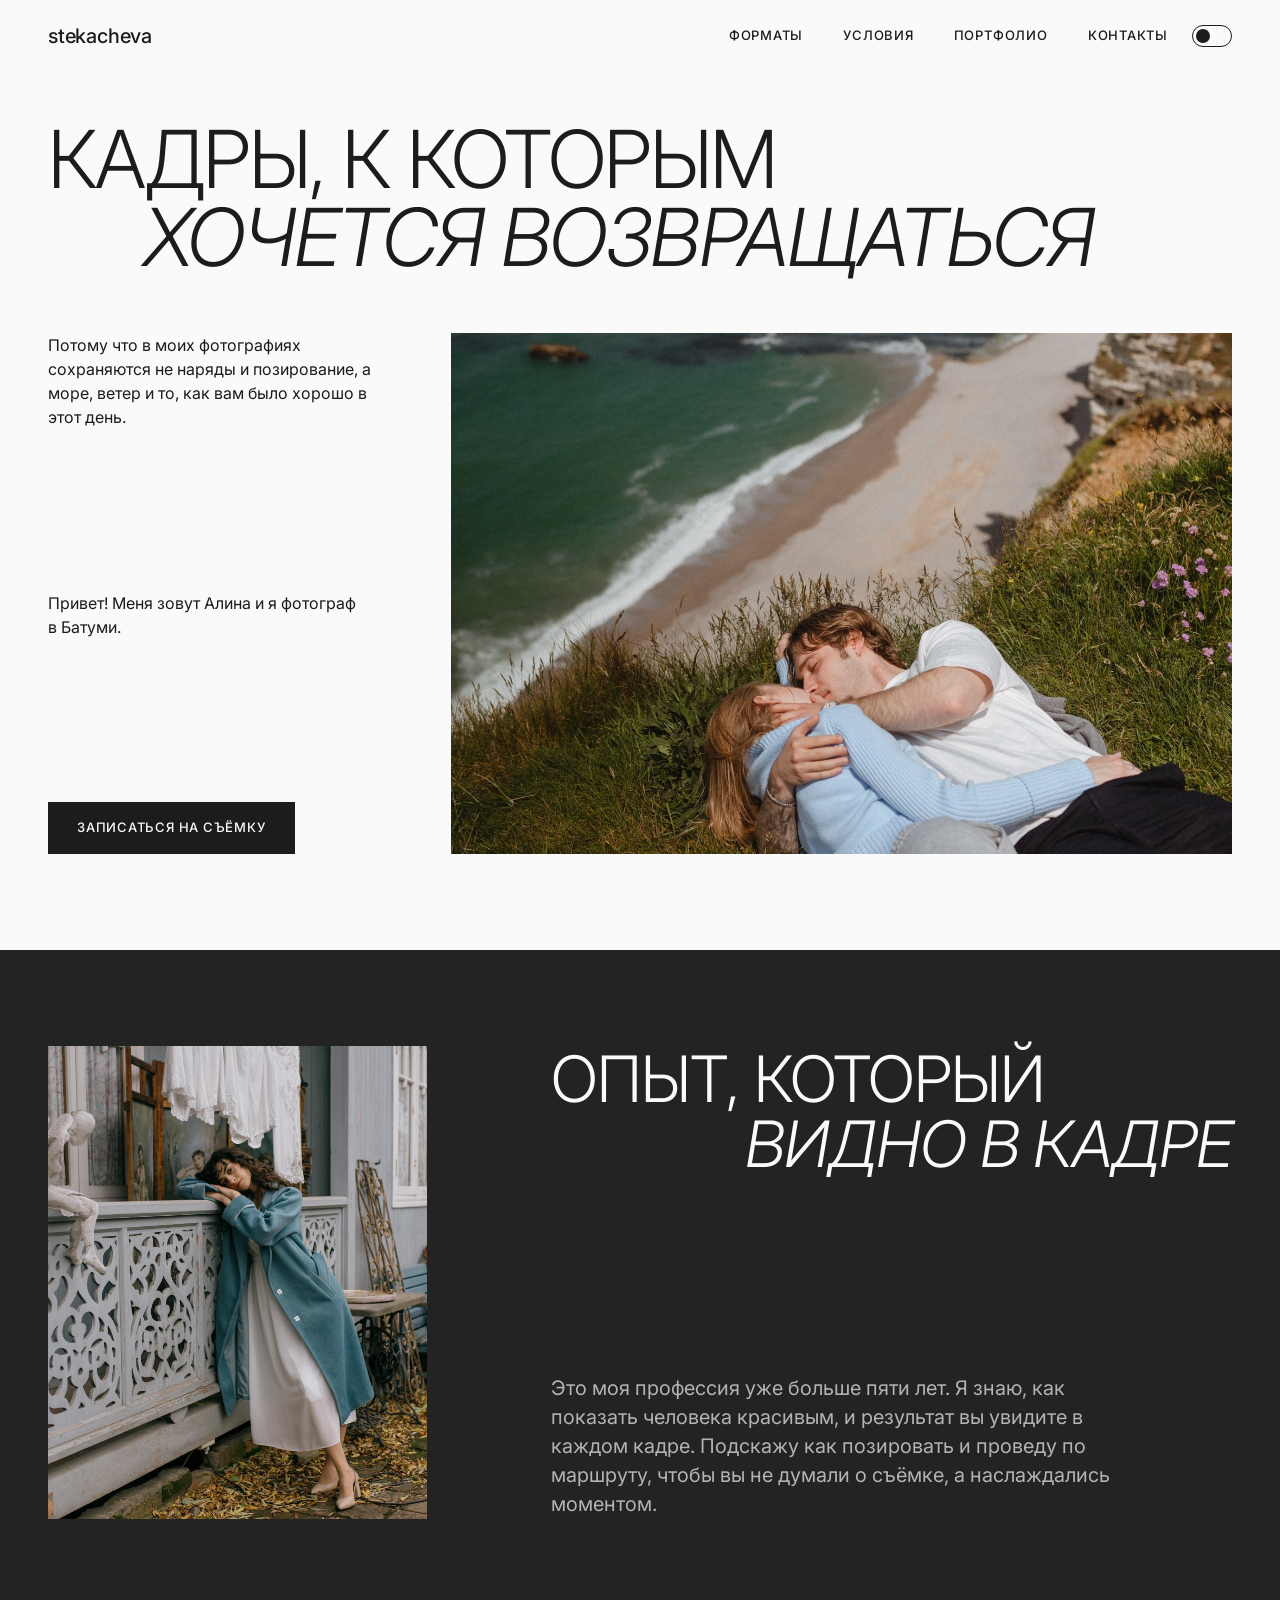
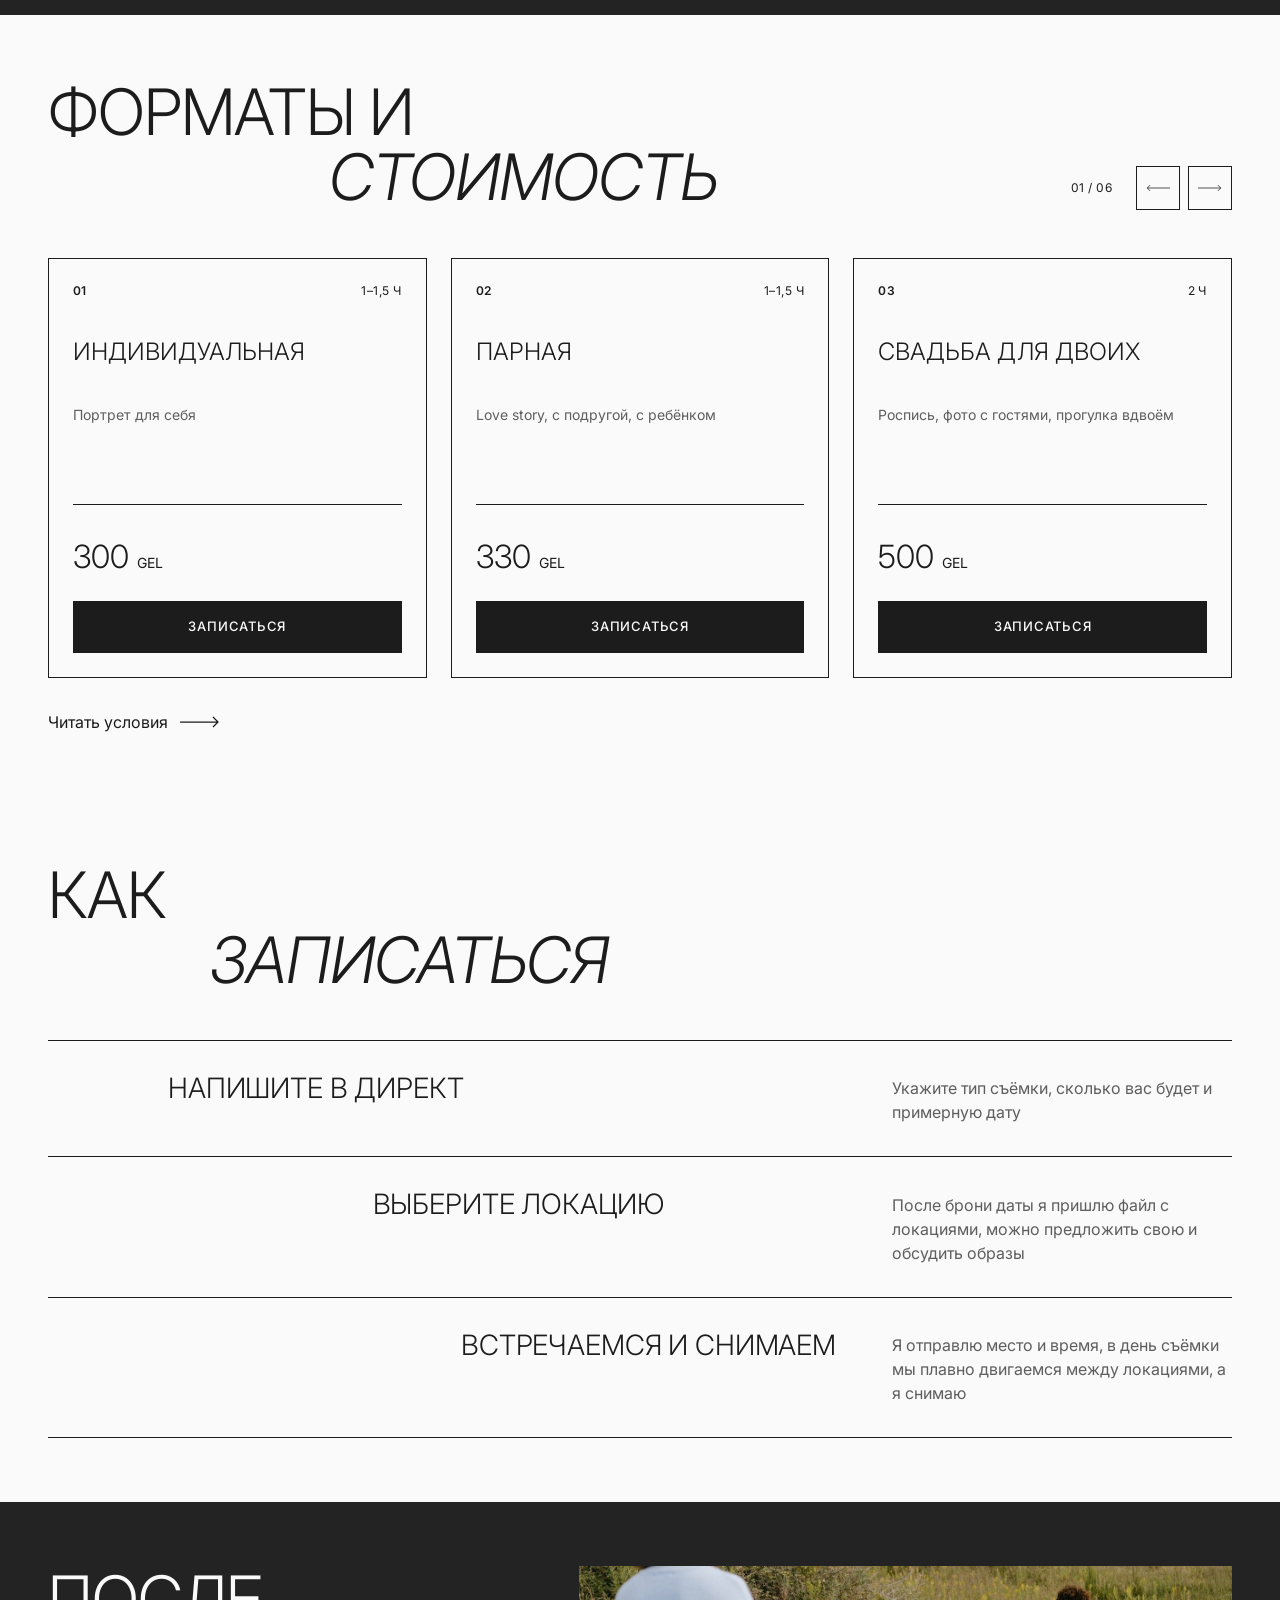
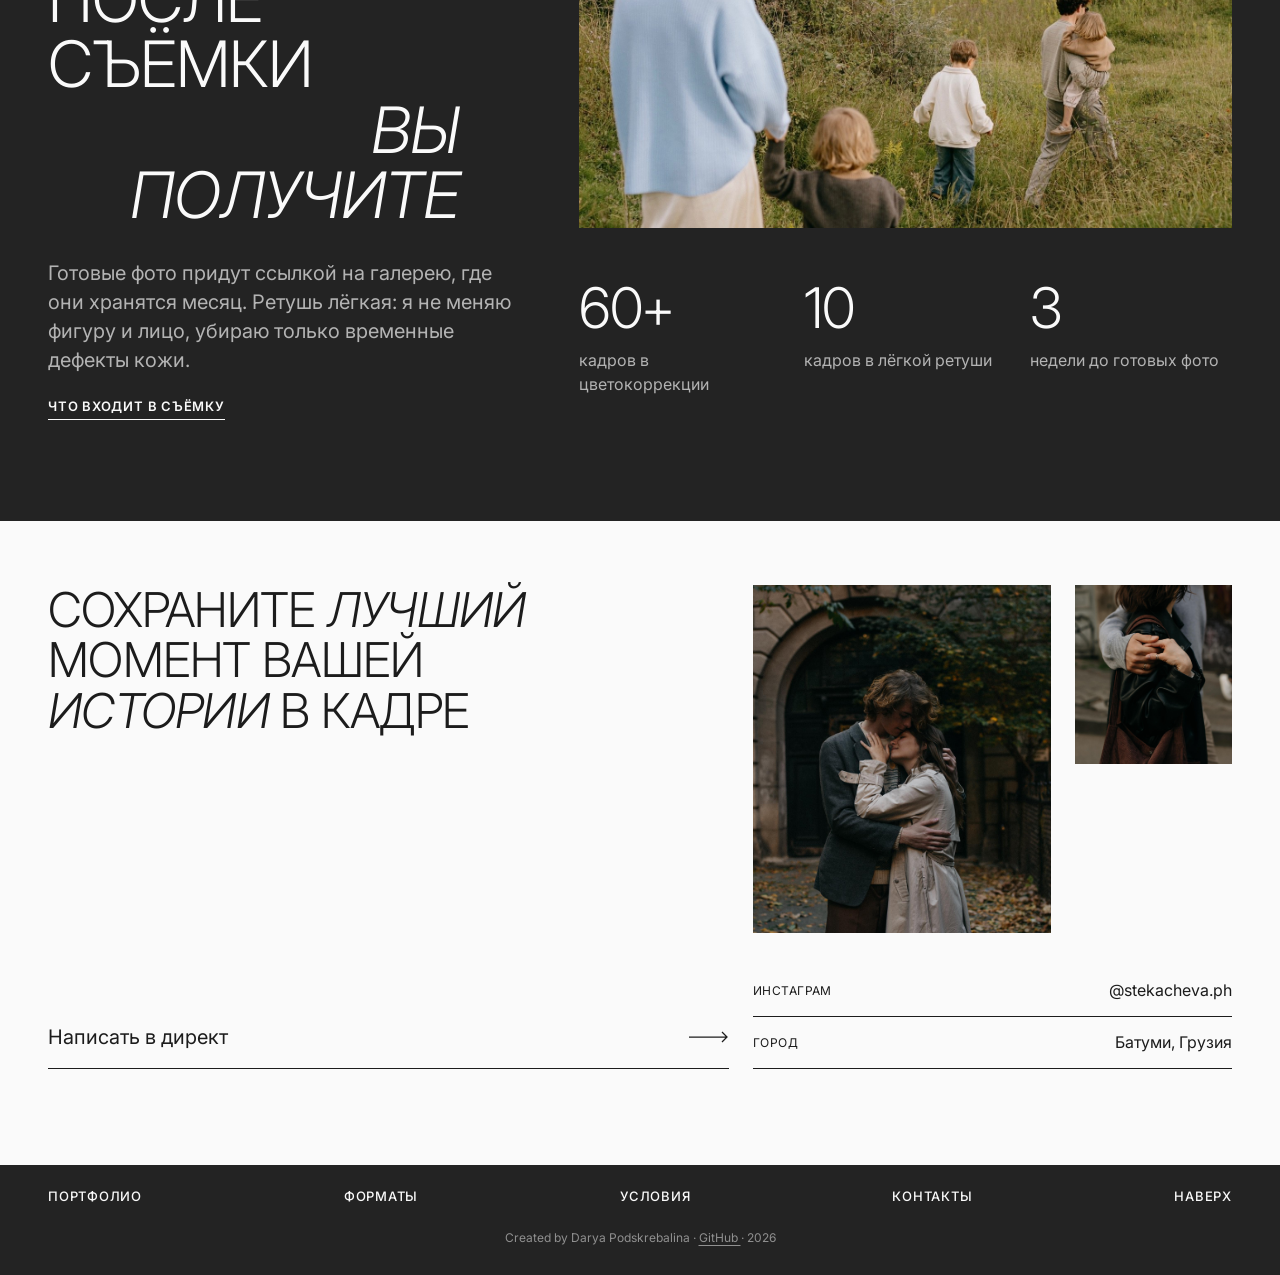
==== commit 42e690c8: "feat: implement catalog loading from js and filter category" ====
--- a/index.html
+++ b/index.html
@@ -62,7 +62,8 @@
                href="./">stekacheva</a>
             <input type="checkbox"
                    id="nav-toggle"
-                   class="nav-toggle-input">
+                   class="nav-toggle-input"
+                   aria-label="Открыть меню">
             <nav class="navigation ui-caps"
                  aria-label="Основное меню">
                 <ul class="menu">
@@ -78,8 +79,7 @@
                     aria-checked="false"
                     aria-label="Переключить тему"></button>
             <label class="burger"
-                   for="nav-toggle"
-                   aria-label="Открыть меню"><span></span><span></span></label>
+                   for="nav-toggle"><span></span><span></span></label>
 
         </div>
     </header>
@@ -106,8 +106,7 @@
                         <img src="assets/images/main-page/hero.jpg"
                              alt="Девушка в платье на фоне старинного дома"
                              width="1776"
-                             height="1184"
-                             fetchpriority="high">
+                             height="1184">
                     </div>
                 </div>
             </div>
@@ -337,8 +336,7 @@
                         <img src="assets/images/main-page/results.jpg"
                              alt="Семья с детьми идут по полю"
                              width="1776"
-                             height="1184"
-                             fetchpriority="high">
+                             height="1184">
                     </div>
                     <ul class="facts">
                         <li class="fact"><span class="fact__num">60+</span>
@@ -422,16 +420,14 @@
                             <img src="assets/images/main-page/cta-big.jpg"
                                  alt="Девушка и парень обнимаются на фоне осеннего дерева"
                                  width="1776"
-                                 height="1184"
-                                 fetchpriority="high">
+                                 height="1184">
                         </div>
                         <div class="photo cta-photo-small">
 
                             <img src="assets/images/main-page/cta-small.jpg"
                                  alt="Близкий кадр рук, которые держат друг друга"
                                  width="1776"
-                                 height="1184"
-                                 fetchpriority="high">
+                                 height="1184">
                         </div>
                     </div>
                     <ul class="contact-list">
--- a/assets/css/tokens.css
+++ b/assets/css/tokens.css
@@ -31,7 +31,6 @@
         --radius-0: 0;
         --radius-full: 999px;
         --container-max: 1344px;
-        --card-w: 300px;
 
         /* scales for desktop */
         --cols: 12;
--- a/assets/css/base.css
+++ b/assets/css/base.css
@@ -60,17 +60,16 @@
         max-width: 100%;
     }
 
+    [hidden] {
+        display: none !important;
+    }
+
     small {
         font-size: inherit;
     }
 
     .body-l {
         font-size: var(--fs-body-l);
-        line-height: 1.45;
-    }
-
-    .body-s {
-        font-size: var(--fs-body-s);
         line-height: 1.45;
     }
 
@@ -107,12 +106,6 @@
         text-transform: uppercase;
     }
 
-    .number-l {
-        font-size: var(--fs-number-l);
-        line-height: 1;
-        font-weight: 300;
-    }
-
     :focus-visible {
         outline: var(--stroke-strong) solid var(--ink);
         outline-offset: 3px;
--- a/assets/css/components.css
+++ b/assets/css/components.css
@@ -201,10 +201,6 @@
         border-bottom: var(--stroke-hairline) solid var(--ink);
     }
 
-    .contact-list .label {
-        width: 32px;
-    }
-
     .contact-list__value {
         margin-inline-start: auto;
     }
@@ -244,9 +240,11 @@
     }
 
     .carousel-list {
-        display: flex;
+        display: grid;
+        grid-auto-flow: column;
+        grid-auto-columns: 100%;
+        gap: var(--gutter);
         overflow-x: auto;
-        border-inline-start: var(--stroke-hairline) solid var(--ink);
         scroll-snap-type: x mandatory;
         scrollbar-width: none;
     }
@@ -256,8 +254,25 @@
     }
 
     .carousel-list>li {
-        flex: 0 0 var(--card-w);
         scroll-snap-align: start;
+    }
+
+    @media (min-width: 680px) {
+        .carousel-list {
+            grid-auto-columns: calc((100% - var(--gutter)) / 2);
+        }
+    }
+
+    @media (min-width: 1000px) {
+        .carousel-list {
+            grid-auto-columns: calc((100% - 2 * var(--gutter)) / 3);
+        }
+    }
+
+    @media (min-width: 1360px) {
+        .carousel-list {
+            grid-auto-columns: calc((100% - 3 * var(--gutter)) / 4);
+        }
     }
 
     .carousel-card {
@@ -266,7 +281,6 @@
         height: 420px;
         padding: var(--space-5);
         border: var(--stroke-hairline) solid var(--ink);
-        border-inline-start: 0;
         transition: background .3s, color .3s;
     }
 
@@ -647,12 +661,24 @@
 
     .work-filters {
         display: flex;
-        gap: var(--space-6);
+        flex-wrap: wrap;
+        column-gap: var(--space-6);
+        row-gap: var(--space-3);
         border-bottom: var(--stroke-hairline) solid var(--line-soft);
+        padding-bottom: var(--space-3);
+    }
+
+
+    @media (min-width: 654px) {
+        .work-filters {
+            padding-bottom: 0;
+
+        }
     }
 
     .work-filters button {
-        padding-bottom: var(--space-3);
+        flex: none;
+        padding-bottom: var(--space-1);
         margin-bottom: -1px;
         border: 0;
         border-bottom: var(--stroke-strong) solid transparent;
@@ -662,16 +688,29 @@
         cursor: pointer;
     }
 
-    .work-filters button.is-active {
+    @media (min-width: 768px) {
+        .work-filters button {
+            padding-bottom: var(--space-3);
+        }
+    }
+
+    .work-filters button[aria-pressed="true"] {
         color: var(--ink);
         border-bottom-color: var(--ink);
     }
 
     .work-list {
-        display: grid;
-        grid-template-columns: repeat(2, minmax(0, 1fr));
+        display: flex;
+        flex-direction: column;
         column-gap: var(--gutter);
         row-gap: var(--space-8);
+    }
+
+    @media (min-width: 481px) {
+        .work-list {
+            display: grid;
+            grid-template-columns: repeat(2, minmax(0, 1fr));
+        }
     }
 
     .work-card {
@@ -681,31 +720,24 @@
     .work-card__photo {
         aspect-ratio: 1 / 1;
         filter: grayscale(1);
-        -webkit-filter: grayscale(1);
         transition: filter 2s ease;
-        -webkit-transition: filter 2s ease;
-        -moz-transition: filter 2s ease;
-        -ms-transition: filter 2s ease;
-        -o-transition: filter 2s ease;
-    }
-
-    .work-card__photo::after {
-        content: "";
-        position: absolute;
-        inset: 0;
-        background: rgba(0, 0, 0, 0);
-        transition: background .3s;
-        -webkit-transition: background .3s;
-        -moz-transition: background .3s;
-        -ms-transition: background .3s;
-        -o-transition: background .3s;
     }
 
     .work-card__info {
         display: flex;
-        justify-content: space-between;
-        gap: var(--space-4);
+        flex-direction: column;
+        align-items: flex-start;
+        gap: var(--space-2);
         margin-top: var(--space-4);
+    }
+
+    @media (min-width: 769px) {
+        .work-card__info {
+            flex-direction: row;
+            justify-content: space-between;
+            align-items: flex-end;
+            gap: var(--space-4);
+        }
     }
 
     .work-card__text {
@@ -713,19 +745,17 @@
         color: var(--ink-muted);
     }
 
-    .work-card__num {
+    .work-card__date {
         flex: none;
         font-size: var(--fs-number-l);
         font-weight: 300;
         line-height: 1;
-        align-self: center;
     }
 
     @media (hover: hover) {
         .work-card:hover .work-card__photo {
             filter: grayscale(0);
-            -webkit-filter: grayscale(0);
-            transition: filter 0.15s ease;
+            transition: filter 0.4s ease;
         }
     }
 }
--- a/assets/css/sections.css
+++ b/assets/css/sections.css
@@ -319,35 +319,9 @@
     }
 
     #works .btn {
-        margin-top: var(--space-7);
-    }
-
-    .work-list>li:nth-child(1) .work-card__photo img {
-        object-position: 50% 65%;
-    }
-
-    .work-list>li:nth-child(2) .work-card__photo img {
-        scale: 1.1;
-        object-position: 50% 50%;
-    }
-
-    .work-list>li:nth-child(3) .work-card__photo img {
-        object-position: 50% 100%;
-    }
-
-    .work-list>li:nth-child(4) .work-card__photo img {
-        object-position: 50% 75%;
-    }
-
-    .work-list>li:nth-child(6) .work-card__photo img {
-        scale: 1.1;
-        object-position: 50% 20%;
-    }
-
-    .work-list>li:nth-child(10) .work-card__photo img {
-        object-position: 50% 100%;
-    }
-
+        margin: var(--space-6) auto 0 auto;
+        display: block;
+    }
 
     #contacts {
         padding-block: var(--section-y) var(--section-y-dark);
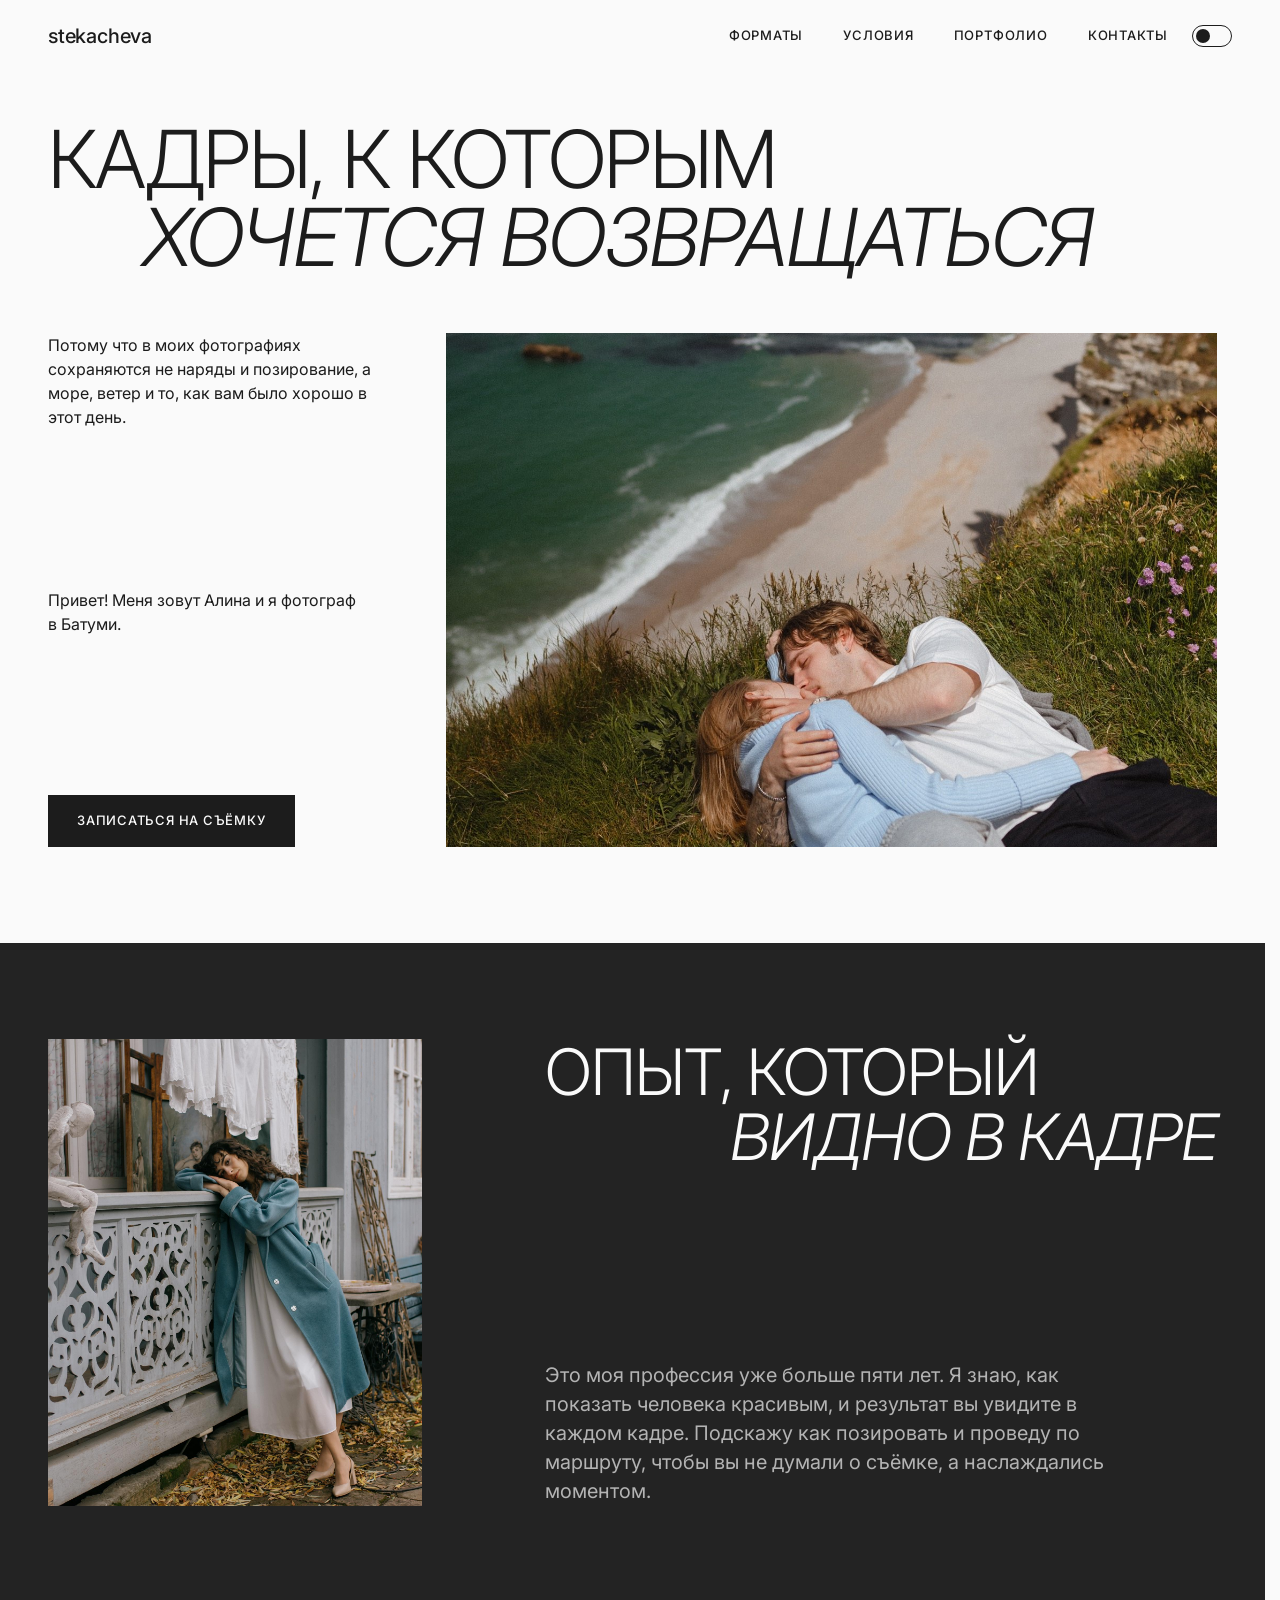
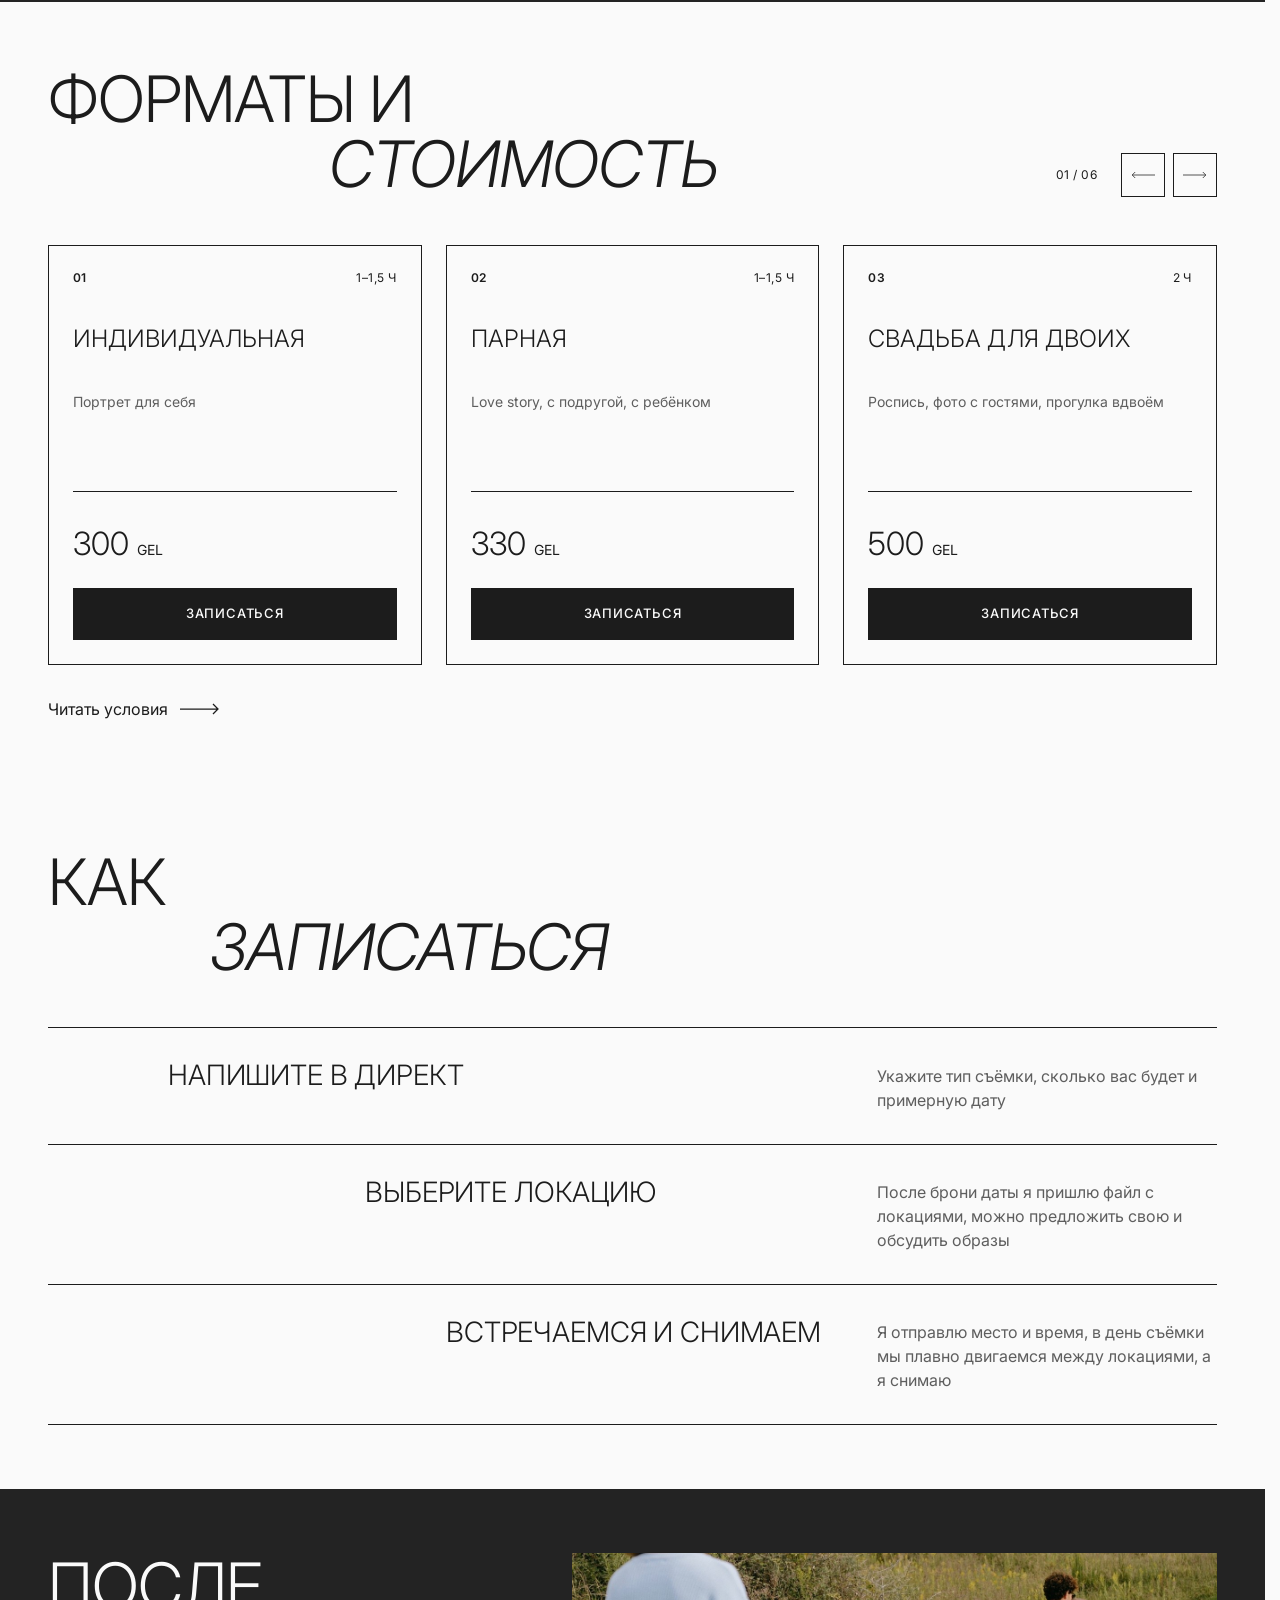
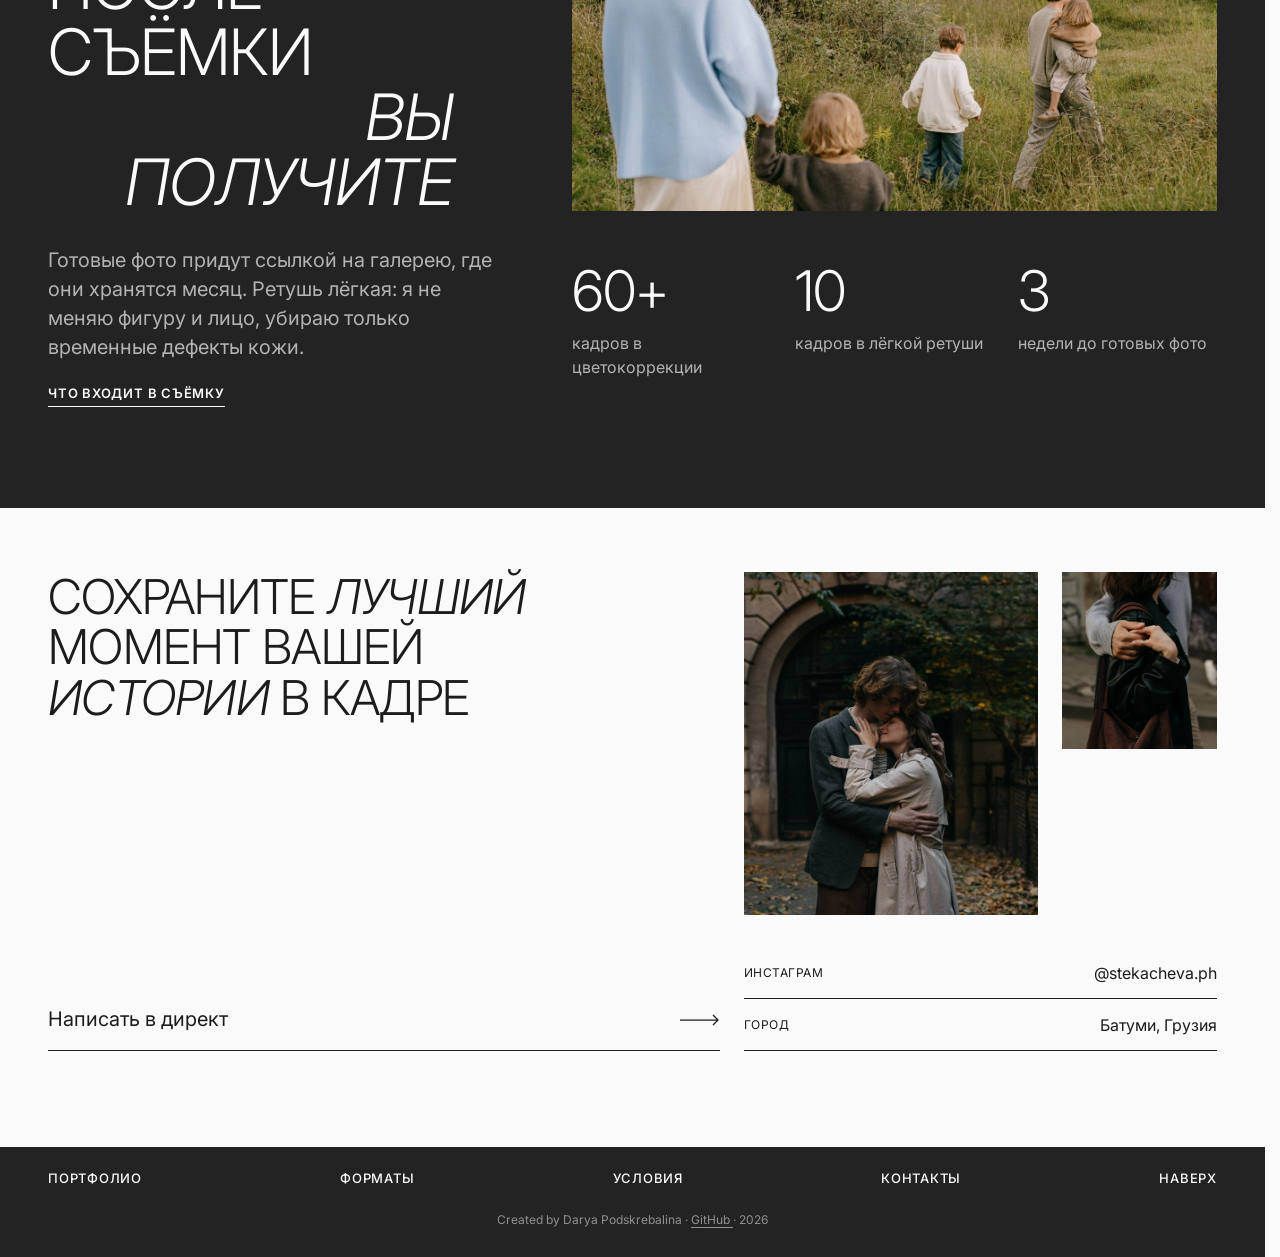
==== commit 04262c96: "feat: implement burger menu functional" ====
--- a/index.html
+++ b/index.html
@@ -31,6 +31,8 @@
           type="image/x-icon"
           href="favicon.ico">
     <script src="assets/js/theme-toggle.js"
+            defer></script>
+    <script src="assets/js/burger.js"
             defer></script>
 </head>
 
@@ -60,12 +62,9 @@
         <div class="container">
             <a class="logo"
                href="./">stekacheva</a>
-            <input type="checkbox"
-                   id="nav-toggle"
-                   class="nav-toggle-input"
-                   aria-label="Открыть меню">
             <nav class="navigation ui-caps"
-                 aria-label="Основное меню">
+                 aria-label="Основное меню"
+                 id="main-nav">
                 <ul class="menu">
                     <li><a href="#formats">Форматы</a></li>
                     <li><a href="terms/">Условия</a></li>
@@ -78,8 +77,11 @@
                     role="switch"
                     aria-checked="false"
                     aria-label="Переключить тему"></button>
-            <label class="burger"
-                   for="nav-toggle"><span></span><span></span></label>
+            <button class="burger"
+                    type="button"
+                    aria-label="Открыть меню"
+                    aria-expanded="false"
+                    aria-controls="main-nav"><span></span><span></span></button>
 
         </div>
     </header>
--- a/assets/css/base.css
+++ b/assets/css/base.css
@@ -10,11 +10,14 @@
         -webkit-text-size-adjust: 100%;
         scroll-behavior: smooth;
         scroll-padding-top: calc(64px + var(--space-5));
+        scrollbar-gutter: stable;
     }
 
     @media (min-width: 769px) {
         html {
             scroll-padding-top: calc(72px + var(--space-5));
+            scrollbar-gutter: none;
+
         }
     }
 
@@ -60,13 +63,18 @@
         max-width: 100%;
     }
 
+    small {
+        font-size: inherit;
+    }
+
     [hidden] {
         display: none !important;
     }
 
-    small {
-        font-size: inherit;
+    .no-scroll {
+        overflow: hidden;
     }
+
 
     .body-l {
         font-size: var(--fs-body-l);
--- a/assets/css/components.css
+++ b/assets/css/components.css
@@ -482,16 +482,34 @@
         }
 
         .navigation {
-            display: none;
+            display: block;
             position: fixed;
             inset: 64px 0 0 0;
             padding: var(--space-4) var(--margin);
             overflow-y: auto;
             background: var(--paper);
-        }
-
-        .nav-toggle-input:checked~.navigation {
-            display: block;
+            opacity: 0;
+            visibility: hidden;
+            transform: translateY(-12px);
+            transition:
+                transform .3s ease,
+                opacity .3s ease .1s,
+                visibility 0s linear .4s;
+
+        }
+
+        .navigation.is-open {
+            opacity: 1;
+            visibility: visible;
+            transform: none;
+            transition:
+                opacity .1s ease,
+                transform .3s ease,
+                visibility 0s;
+        }
+
+        .navigation.no-transition {
+            transition: none;
         }
 
         .menu {
@@ -508,12 +526,12 @@
             text-transform: uppercase;
         }
 
-        .nav-toggle-input:checked~.burger span:nth-child(1) {
+        .burger.is-active span:nth-child(1) {
             top: 21px;
             transform: rotate(45deg);
         }
 
-        .nav-toggle-input:checked~.burger span:nth-child(2) {
+        .burger.is-active span:nth-child(2) {
             top: 21px;
             transform: rotate(-45deg);
         }
